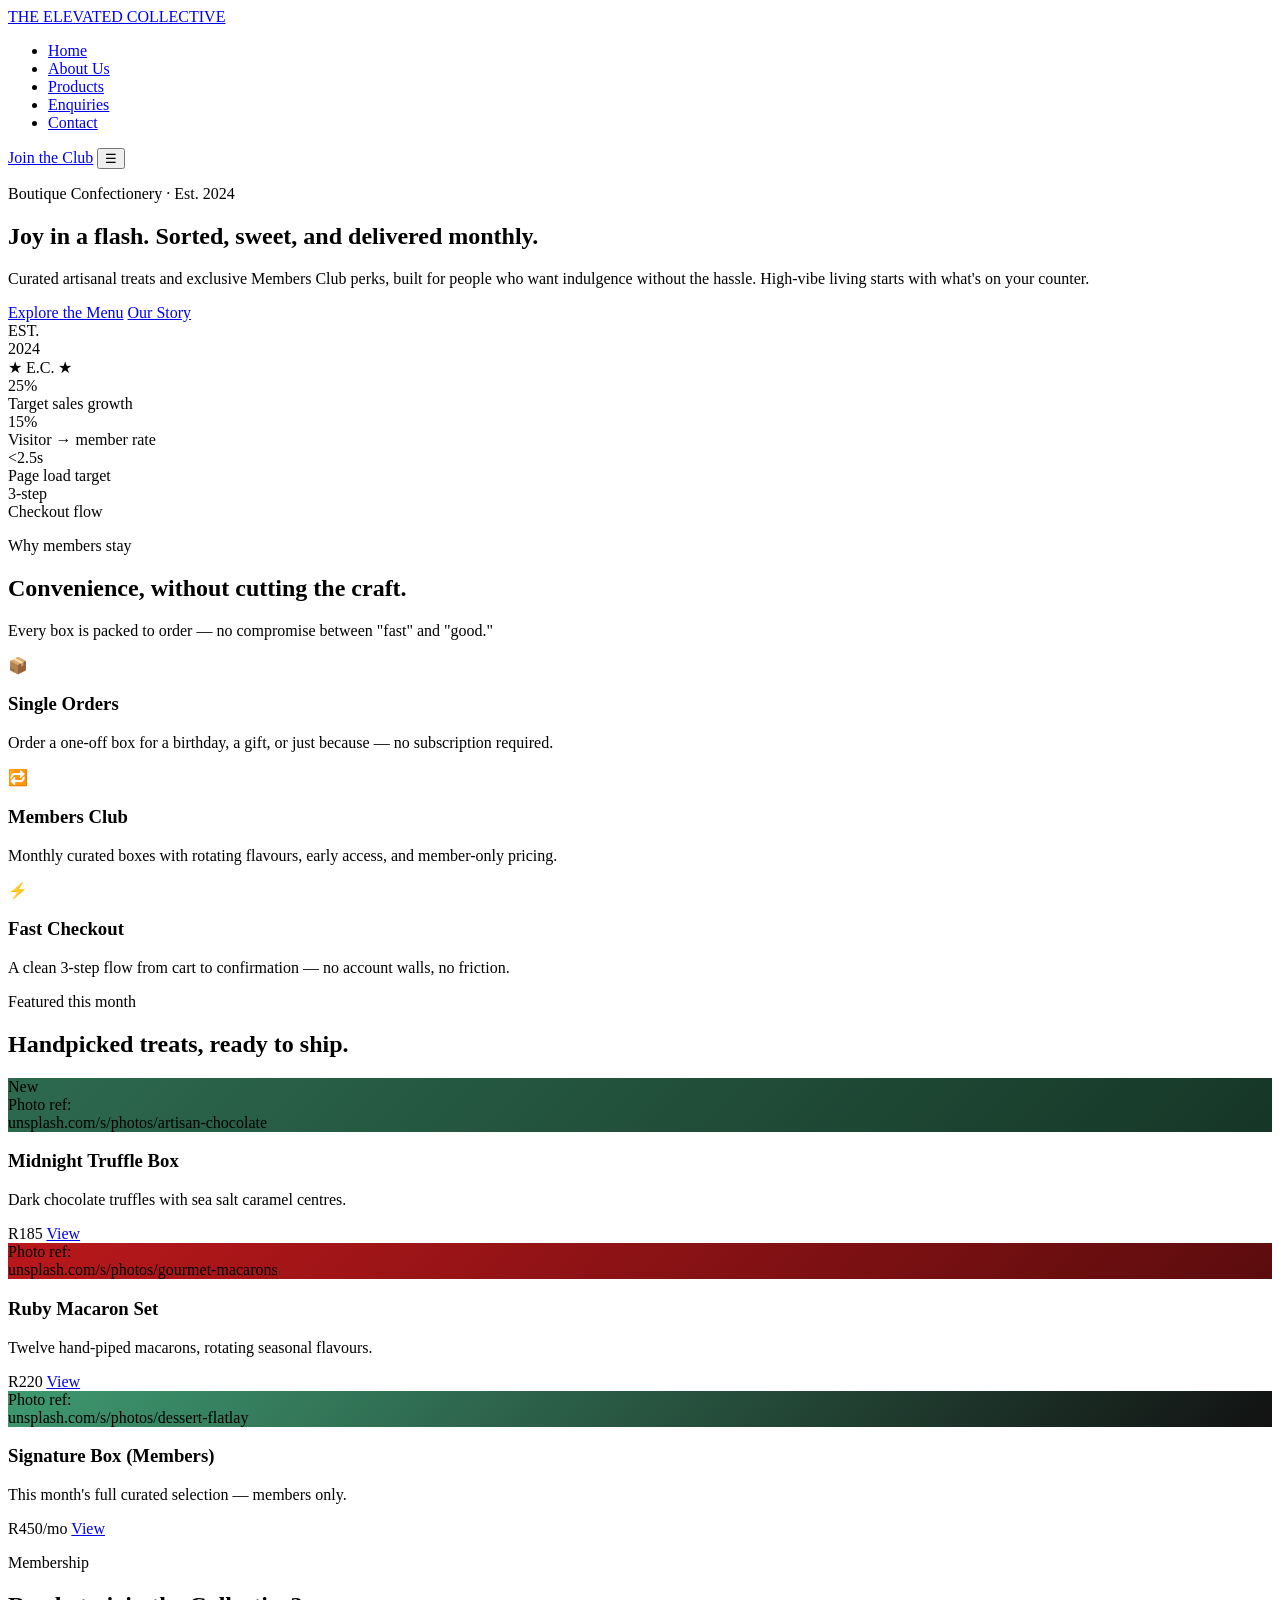
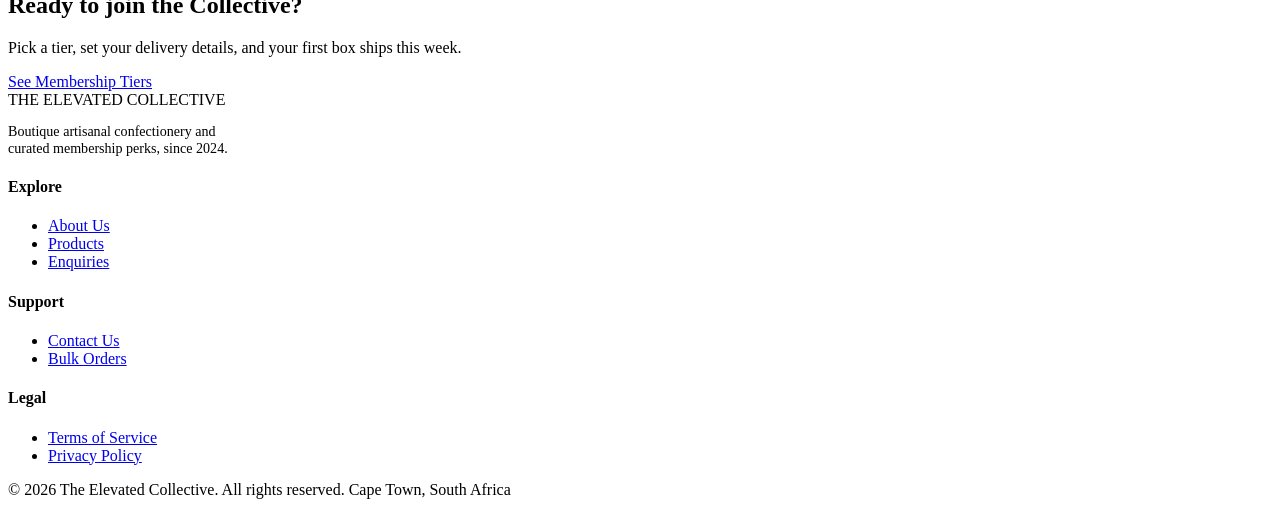
==== Index.html @ 4cb9b901 "html files added" ====
<!DOCTYPE html>
<html lang="en">
<head>
<meta charset="UTF-8">
<meta name="viewport" content="width=device-width, initial-scale=1.0">
<title>The Elevated Collective — Sweet Treats, Delivered Monthly</title>
<meta name="description" content="Artisanal confectionery and curated membership perks, delivered with maximum convenience.">
<link rel="stylesheet" href="css/style.css">
</head>
<body>

<header class="site-header">
  <nav class="nav">
    <a href="index.html" class="logo"><span class="dot"></span>THE ELEVATED COLLECTIVE</a>
    <ul class="nav-links">
      <li><a href="index.html" class="active">Home</a></li>
      <li><a href="about.html">About Us</a></li>
      <li><a href="products.html">Products</a></li>
      <li><a href="enquiry.html">Enquiries</a></li>
      <li><a href="contact.html">Contact</a></li>
    </ul>
    <div class="nav-cta">
      <a href="products.html" class="btn btn-primary">Join the Club</a>
      <button class="nav-toggle" aria-label="Toggle menu" aria-expanded="false">☰</button>
    </div>
  </nav>
</header>

<main>
  <section class="hero">
    <div class="container hero-grid">
      <div>
        <p class="eyebrow">Boutique Confectionery · Est. 2024</p>
        <h1>Joy in a flash. <span class="accent">Sorted, sweet,</span> and delivered monthly.</h1>
        <p class="lead">Curated artisanal treats and exclusive Members Club perks, built for people who want indulgence without the hassle. High-vibe living starts with what's on your counter.</p>
        <div class="hero-actions">
          <a href="products.html" class="btn btn-primary">Explore the Menu</a>
          <a href="about.html" class="btn btn-secondary">Our Story</a>
        </div>
      </div>
      <div class="seal-art" role="img" aria-label="The Elevated Collective wax seal emblem">
        <div class="seal-mark">EST.<br>2024<br>★ E.C. ★</div>
      </div>
    </div>

    <div class="container">
      <div class="stat-strip">
        <div class="stat-cell"><div class="num">25%</div><div class="label">Target sales growth</div></div>
        <div class="stat-cell"><div class="num">15%</div><div class="label">Visitor → member rate</div></div>
        <div class="stat-cell"><div class="num">&lt;2.5s</div><div class="label">Page load target</div></div>
        <div class="stat-cell"><div class="num">3-step</div><div class="label">Checkout flow</div></div>
      </div>
    </div>
  </section>

  <section>
    <div class="container">
      <div class="section-head">
        <p class="eyebrow">Why members stay</p>
        <h2>Convenience, without cutting the craft.</h2>
        <p>Every box is packed to order — no compromise between "fast" and "good."</p>
      </div>
      <div class="grid-3">
        <div class="card">
          <div class="icon-badge">📦</div>
          <h3>Single Orders</h3>
          <p>Order a one-off box for a birthday, a gift, or just because — no subscription required.</p>
        </div>
        <div class="card">
          <div class="icon-badge">🔁</div>
          <h3>Members Club</h3>
          <p>Monthly curated boxes with rotating flavours, early access, and member-only pricing.</p>
        </div>
        <div class="card">
          <div class="icon-badge">⚡</div>
          <h3>Fast Checkout</h3>
          <p>A clean 3-step flow from cart to confirmation — no account walls, no friction.</p>
        </div>
      </div>
    </div>
  </section>

  <section>
    <div class="container">
      <div class="section-head">
        <p class="eyebrow">Featured this month</p>
        <h2>Handpicked treats, ready to ship.</h2>
      </div>
      <div class="product-grid">
        <article class="product-card">
          <div class="product-media" style="background: linear-gradient(135deg, #2D6A4F, #163627);">
            <span class="badge-tag">New</span>
            <div class="placeholder-art">Photo ref:<br>unsplash.com/s/photos/artisan-chocolate</div>
          </div>
          <div class="product-body">
            <h3>Midnight Truffle Box</h3>
            <p class="desc">Dark chocolate truffles with sea salt caramel centres.</p>
            <div class="product-footer">
              <span class="price">R185</span>
              <a href="products.html" class="btn btn-ghost">View</a>
            </div>
          </div>
        </article>
        <article class="product-card">
          <div class="product-media" style="background: linear-gradient(135deg, #BA181B, #5c0c0e);">
            <div class="placeholder-art">Photo ref:<br>unsplash.com/s/photos/gourmet-macarons</div>
          </div>
          <div class="product-body">
            <h3>Ruby Macaron Set</h3>
            <p class="desc">Twelve hand-piped macarons, rotating seasonal flavours.</p>
            <div class="product-footer">
              <span class="price">R220</span>
              <a href="products.html" class="btn btn-ghost">View</a>
            </div>
          </div>
        </article>
        <article class="product-card">
          <div class="product-media" style="background: linear-gradient(135deg, #3E9970, #121212);">
            <div class="placeholder-art">Photo ref:<br>unsplash.com/s/photos/dessert-flatlay</div>
          </div>
          <div class="product-body">
            <h3>Signature Box (Members)</h3>
            <p class="desc">This month's full curated selection — members only.</p>
            <div class="product-footer">
              <span class="price">R450<span class="period">/mo</span></span>
              <a href="products.html" class="btn btn-ghost">View</a>
            </div>
          </div>
        </article>
      </div>
    </div>
  </section>

  <section>
    <div class="container">
      <div class="cta-band">
        <p class="eyebrow" style="justify-content:center;">Membership</p>
        <h2>Ready to join the Collective?</h2>
        <p>Pick a tier, set your delivery details, and your first box ships this week.</p>
        <a href="products.html" class="btn btn-primary">See Membership Tiers</a>
      </div>
    </div>
  </section>
</main>

<footer class="site-footer">
  <div class="container">
    <div class="footer-grid">
      <div>
        <div class="logo" style="margin-bottom:14px;"><span class="dot"></span>THE ELEVATED COLLECTIVE</div>
        <p style="max-width:32ch; font-size:0.88rem;">Boutique artisanal confectionery and curated membership perks, since 2024.</p>
      </div>
      <div>
        <h4>Explore</h4>
        <ul>
          <li><a href="about.html">About Us</a></li>
          <li><a href="products.html">Products</a></li>
          <li><a href="enquiry.html">Enquiries</a></li>
        </ul>
      </div>
      <div>
        <h4>Support</h4>
        <ul>
          <li><a href="contact.html">Contact Us</a></li>
          <li><a href="enquiry.html">Bulk Orders</a></li>
        </ul>
      </div>
      <div>
        <h4>Legal</h4>
        <ul>
          <li><a href="#">Terms of Service</a></li>
          <li><a href="#">Privacy Policy</a></li>
        </ul>
      </div>
    </div>
    <div class="footer-bottom">
      <span>© 2026 The Elevated Collective. All rights reserved.</span>
      <span>Cape Town, South Africa</span>
    </div>
  </div>
</footer>

<script src="js/main.js"></script>
</body>
</html>
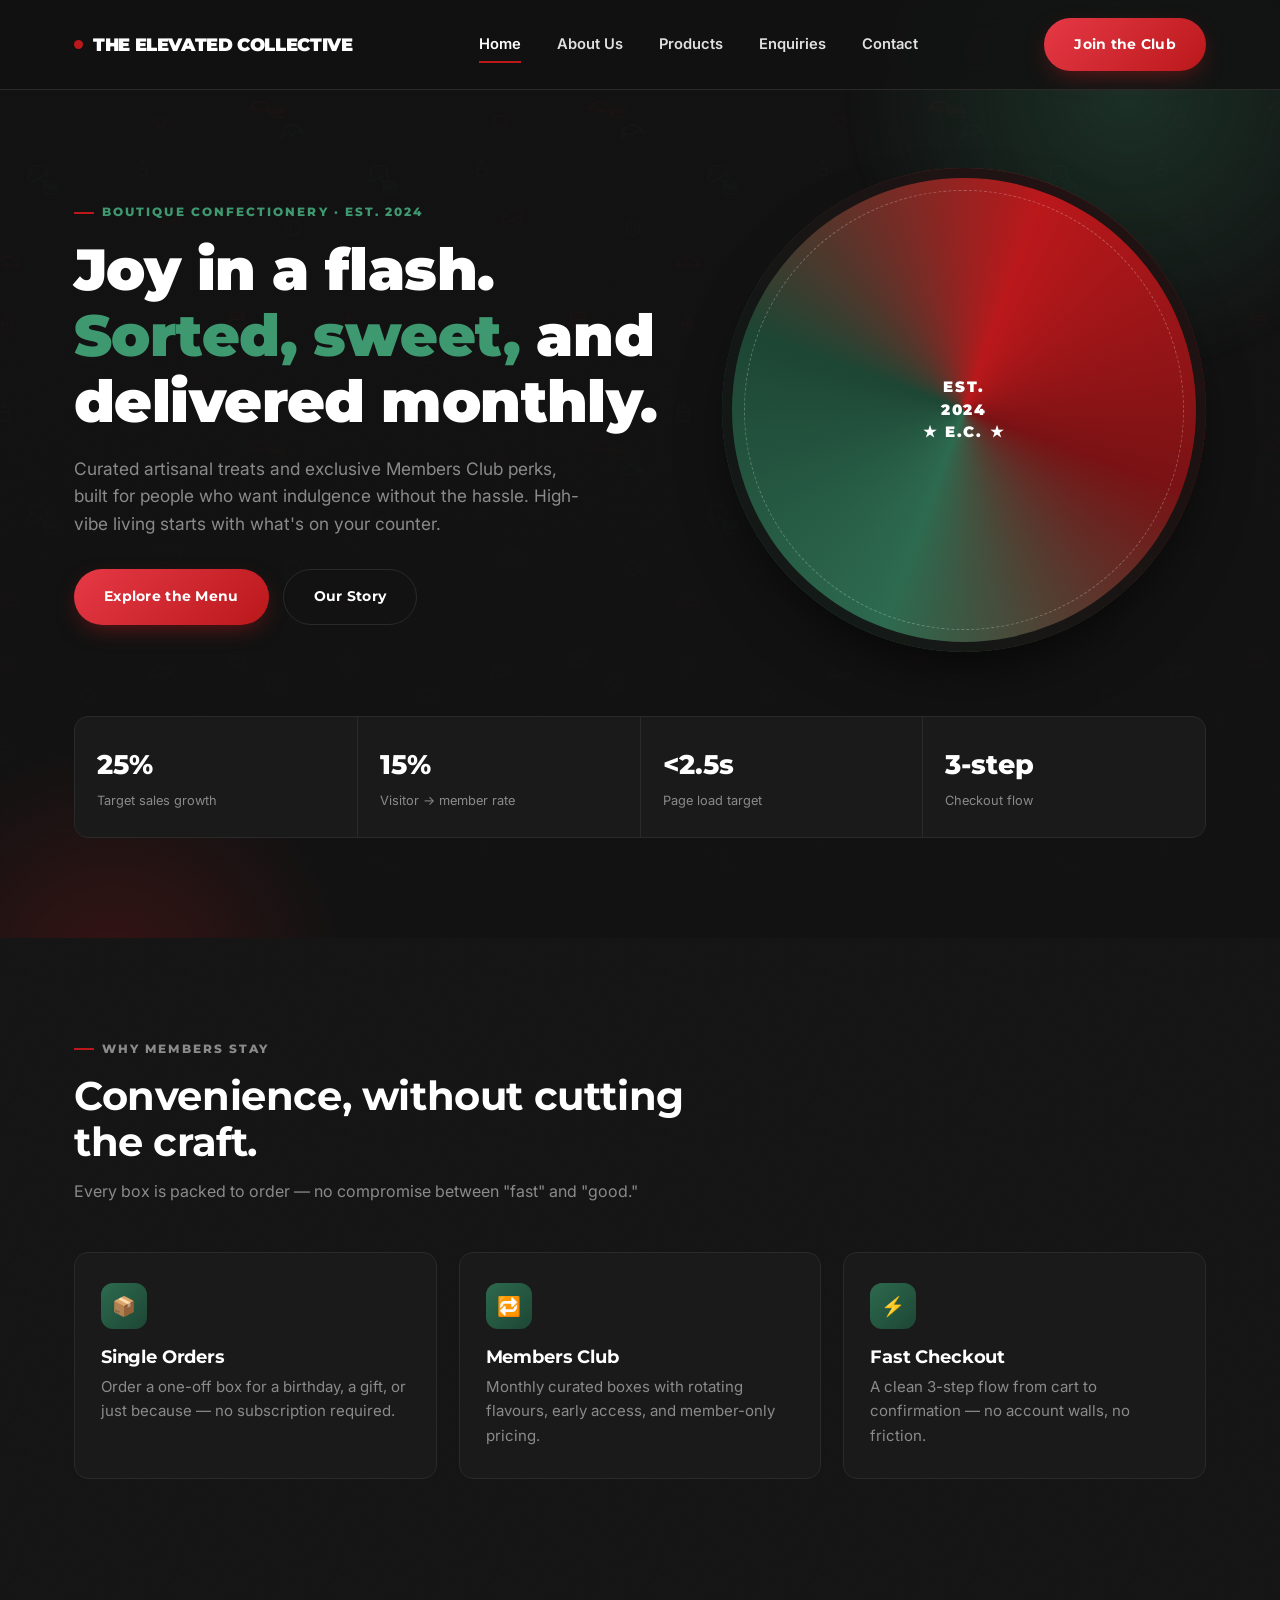
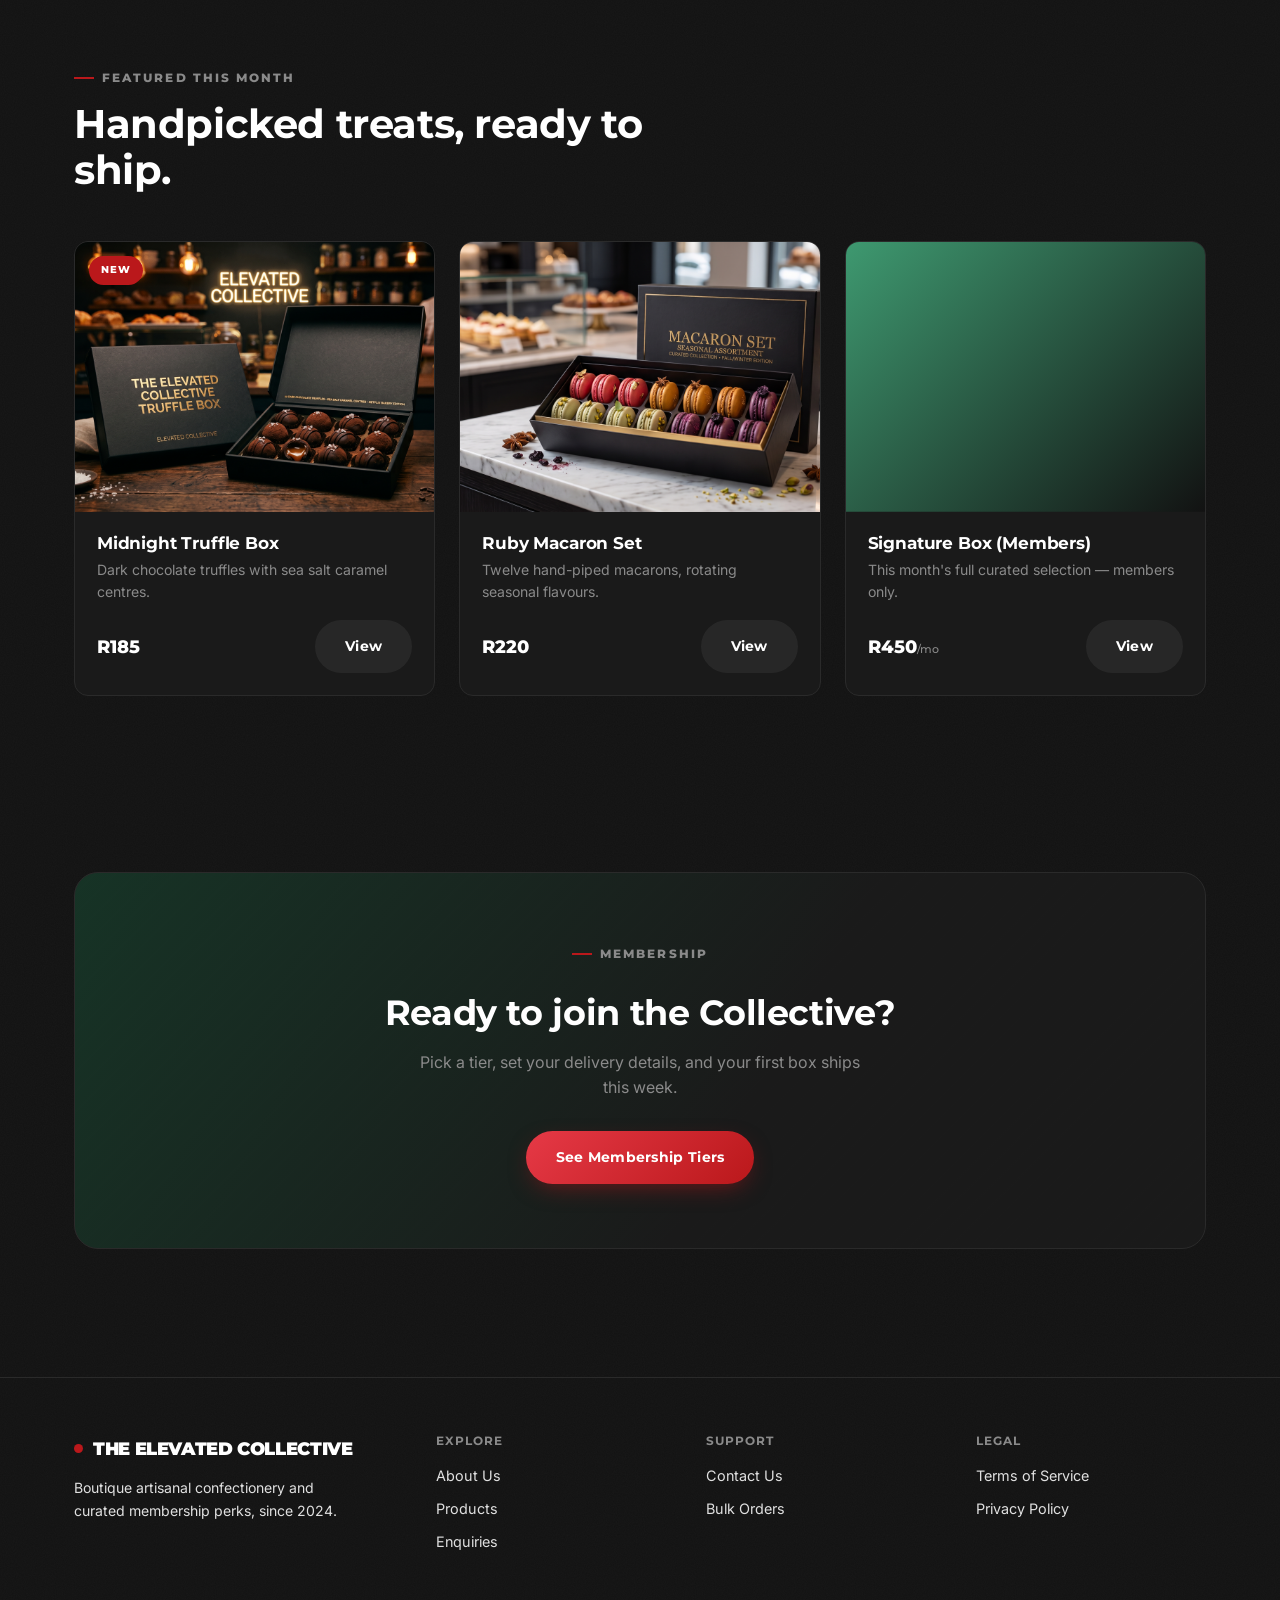
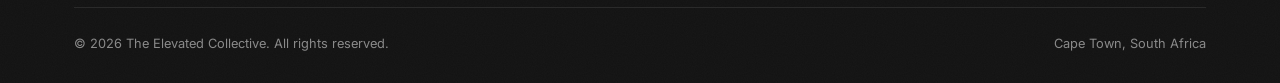
==== commit 177f4a3f: "Latest changes to website" ====
--- a/Index.html
+++ b/Index.html
@@ -1,185 +1,192 @@
-<!DOCTYPE html>
-<html lang="en">
-<head>
-<meta charset="UTF-8">
-<meta name="viewport" content="width=device-width, initial-scale=1.0">
-<title>The Elevated Collective — Sweet Treats, Delivered Monthly</title>
-<meta name="description" content="Artisanal confectionery and curated membership perks, delivered with maximum convenience.">
-<link rel="stylesheet" href="css/style.css">
-</head>
-<body>
-
-<header class="site-header">
-  <nav class="nav">
-    <a href="index.html" class="logo"><span class="dot"></span>THE ELEVATED COLLECTIVE</a>
-    <ul class="nav-links">
-      <li><a href="index.html" class="active">Home</a></li>
-      <li><a href="about.html">About Us</a></li>
-      <li><a href="products.html">Products</a></li>
-      <li><a href="enquiry.html">Enquiries</a></li>
-      <li><a href="contact.html">Contact</a></li>
-    </ul>
-    <div class="nav-cta">
-      <a href="products.html" class="btn btn-primary">Join the Club</a>
-      <button class="nav-toggle" aria-label="Toggle menu" aria-expanded="false">☰</button>
-    </div>
-  </nav>
-</header>
-
-<main>
-  <section class="hero">
-    <div class="container hero-grid">
-      <div>
-        <p class="eyebrow">Boutique Confectionery · Est. 2024</p>
-        <h1>Joy in a flash. <span class="accent">Sorted, sweet,</span> and delivered monthly.</h1>
-        <p class="lead">Curated artisanal treats and exclusive Members Club perks, built for people who want indulgence without the hassle. High-vibe living starts with what's on your counter.</p>
-        <div class="hero-actions">
-          <a href="products.html" class="btn btn-primary">Explore the Menu</a>
-          <a href="about.html" class="btn btn-secondary">Our Story</a>
-        </div>
-      </div>
-      <div class="seal-art" role="img" aria-label="The Elevated Collective wax seal emblem">
-        <div class="seal-mark">EST.<br>2024<br>★ E.C. ★</div>
-      </div>
-    </div>
-
-    <div class="container">
-      <div class="stat-strip">
-        <div class="stat-cell"><div class="num">25%</div><div class="label">Target sales growth</div></div>
-        <div class="stat-cell"><div class="num">15%</div><div class="label">Visitor → member rate</div></div>
-        <div class="stat-cell"><div class="num">&lt;2.5s</div><div class="label">Page load target</div></div>
-        <div class="stat-cell"><div class="num">3-step</div><div class="label">Checkout flow</div></div>
-      </div>
-    </div>
-  </section>
-
-  <section>
-    <div class="container">
-      <div class="section-head">
-        <p class="eyebrow">Why members stay</p>
-        <h2>Convenience, without cutting the craft.</h2>
-        <p>Every box is packed to order — no compromise between "fast" and "good."</p>
-      </div>
-      <div class="grid-3">
-        <div class="card">
-          <div class="icon-badge">📦</div>
-          <h3>Single Orders</h3>
-          <p>Order a one-off box for a birthday, a gift, or just because — no subscription required.</p>
-        </div>
-        <div class="card">
-          <div class="icon-badge">🔁</div>
-          <h3>Members Club</h3>
-          <p>Monthly curated boxes with rotating flavours, early access, and member-only pricing.</p>
-        </div>
-        <div class="card">
-          <div class="icon-badge">⚡</div>
-          <h3>Fast Checkout</h3>
-          <p>A clean 3-step flow from cart to confirmation — no account walls, no friction.</p>
-        </div>
-      </div>
-    </div>
-  </section>
-
-  <section>
-    <div class="container">
-      <div class="section-head">
-        <p class="eyebrow">Featured this month</p>
-        <h2>Handpicked treats, ready to ship.</h2>
-      </div>
-      <div class="product-grid">
-        <article class="product-card">
-          <div class="product-media" style="background: linear-gradient(135deg, #2D6A4F, #163627);">
-            <span class="badge-tag">New</span>
-            <div class="placeholder-art">Photo ref:<br>unsplash.com/s/photos/artisan-chocolate</div>
-          </div>
-          <div class="product-body">
-            <h3>Midnight Truffle Box</h3>
-            <p class="desc">Dark chocolate truffles with sea salt caramel centres.</p>
-            <div class="product-footer">
-              <span class="price">R185</span>
-              <a href="products.html" class="btn btn-ghost">View</a>
-            </div>
-          </div>
-        </article>
-        <article class="product-card">
-          <div class="product-media" style="background: linear-gradient(135deg, #BA181B, #5c0c0e);">
-            <div class="placeholder-art">Photo ref:<br>unsplash.com/s/photos/gourmet-macarons</div>
-          </div>
-          <div class="product-body">
-            <h3>Ruby Macaron Set</h3>
-            <p class="desc">Twelve hand-piped macarons, rotating seasonal flavours.</p>
-            <div class="product-footer">
-              <span class="price">R220</span>
-              <a href="products.html" class="btn btn-ghost">View</a>
-            </div>
-          </div>
-        </article>
-        <article class="product-card">
-          <div class="product-media" style="background: linear-gradient(135deg, #3E9970, #121212);">
-            <div class="placeholder-art">Photo ref:<br>unsplash.com/s/photos/dessert-flatlay</div>
-          </div>
-          <div class="product-body">
-            <h3>Signature Box (Members)</h3>
-            <p class="desc">This month's full curated selection — members only.</p>
-            <div class="product-footer">
-              <span class="price">R450<span class="period">/mo</span></span>
-              <a href="products.html" class="btn btn-ghost">View</a>
-            </div>
-          </div>
-        </article>
-      </div>
-    </div>
-  </section>
-
-  <section>
-    <div class="container">
-      <div class="cta-band">
-        <p class="eyebrow" style="justify-content:center;">Membership</p>
-        <h2>Ready to join the Collective?</h2>
-        <p>Pick a tier, set your delivery details, and your first box ships this week.</p>
-        <a href="products.html" class="btn btn-primary">See Membership Tiers</a>
-      </div>
-    </div>
-  </section>
-</main>
-
-<footer class="site-footer">
-  <div class="container">
-    <div class="footer-grid">
-      <div>
-        <div class="logo" style="margin-bottom:14px;"><span class="dot"></span>THE ELEVATED COLLECTIVE</div>
-        <p style="max-width:32ch; font-size:0.88rem;">Boutique artisanal confectionery and curated membership perks, since 2024.</p>
-      </div>
-      <div>
-        <h4>Explore</h4>
-        <ul>
-          <li><a href="about.html">About Us</a></li>
-          <li><a href="products.html">Products</a></li>
-          <li><a href="enquiry.html">Enquiries</a></li>
-        </ul>
-      </div>
-      <div>
-        <h4>Support</h4>
-        <ul>
-          <li><a href="contact.html">Contact Us</a></li>
-          <li><a href="enquiry.html">Bulk Orders</a></li>
-        </ul>
-      </div>
-      <div>
-        <h4>Legal</h4>
-        <ul>
-          <li><a href="#">Terms of Service</a></li>
-          <li><a href="#">Privacy Policy</a></li>
-        </ul>
-      </div>
-    </div>
-    <div class="footer-bottom">
-      <span>© 2026 The Elevated Collective. All rights reserved.</span>
-      <span>Cape Town, South Africa</span>
-    </div>
-  </div>
-</footer>
-
-<script src="js/main.js"></script>
-</body>
+<!DOCTYPE html>
+<html lang="en">
+<head>
+<meta charset="UTF-8">
+
+<!--Google Fonts for Montserrat & Inter -->
+<link rel="preconnect" href="https://fonts.googleapis.com">
+<link rel="preconnect" href="https://fonts.gstatic.com" crossorigin>
+<link href="https://fonts.googleapis.com/css2?family=Inter:wght@300;400;500;600;700&family=Montserrat:ital,wght@0,400;0,500;0,600;0,700;1,400;1,500;1,600;1,700&display=swap" rel="stylesheet">
+<meta name="viewport" content="width=device-width, initial-scale=1.0">
+<title>Enquiries — The Elevated Collective</title>
+<link rel="stylesheet" href="css/style.css">
+<meta name="viewport" content="width=device-width, initial-scale=1.0">
+<title>The Elevated Collective — Sweet Treats, Delivered Monthly</title>
+<meta name="description" content="Artisanal confectionery and curated membership perks, delivered with maximum convenience.">
+<link rel="stylesheet" href="css/style.css">
+</head>
+<body>
+
+<header class="site-header">
+  <nav class="nav">
+    <a href="index.html" class="logo"><span class="dot"></span>THE ELEVATED COLLECTIVE</a>
+    <ul class="nav-links">
+      <li><a href="index.html" class="active">Home</a></li>
+      <li><a href="about.html">About Us</a></li>
+      <li><a href="products.html">Products</a></li>
+      <li><a href="enquiry.html">Enquiries</a></li>
+      <li><a href="contact.html">Contact</a></li>
+    </ul>
+    <div class="nav-cta">
+      <a href="products.html" class="btn btn-primary">Join the Club</a>
+      <button class="nav-toggle" aria-label="Toggle menu" aria-expanded="false">☰</button>
+    </div>
+  </nav>
+</header>
+
+<main>
+  <section class="hero">
+    <div class="container hero-grid">
+      <div>
+        <p class="eyebrow">Boutique Confectionery · Est. 2024</p>
+        <h1>Joy in a flash. <span class="accent">Sorted, sweet,</span> and delivered monthly.</h1>
+        <p class="lead">Curated artisanal treats and exclusive Members Club perks, built for people who want indulgence without the hassle. High-vibe living starts with what's on your counter.</p>
+        <div class="hero-actions">
+          <a href="products.html" class="btn btn-primary">Explore the Menu</a>
+          <a href="about.html" class="btn btn-secondary">Our Story</a>
+        </div>
+      </div>
+      <div class="seal-art" role="img" aria-label="The Elevated Collective wax seal emblem">
+        <div class="seal-mark">EST.<br>2024<br>★ E.C. ★</div>
+      </div>
+    </div>
+
+    <div class="container">
+      <div class="stat-strip">
+        <div class="stat-cell"><div class="num">25%</div><div class="label">Target sales growth</div></div>
+        <div class="stat-cell"><div class="num">15%</div><div class="label">Visitor → member rate</div></div>
+        <div class="stat-cell"><div class="num">&lt;2.5s</div><div class="label">Page load target</div></div>
+        <div class="stat-cell"><div class="num">3-step</div><div class="label">Checkout flow</div></div>
+      </div>
+    </div>
+  </section>
+
+  <section>
+    <div class="container">
+      <div class="section-head">
+        <p class="eyebrow">Why members stay</p>
+        <h2>Convenience, without cutting the craft.</h2>
+        <p>Every box is packed to order — no compromise between "fast" and "good."</p>
+      </div>
+      <div class="grid-3">
+        <div class="card">
+          <div class="icon-badge">📦</div>
+          <h3>Single Orders</h3>
+          <p>Order a one-off box for a birthday, a gift, or just because — no subscription required.</p>
+        </div>
+        <div class="card">
+          <div class="icon-badge">🔁</div>
+          <h3>Members Club</h3>
+          <p>Monthly curated boxes with rotating flavours, early access, and member-only pricing.</p>
+        </div>
+        <div class="card">
+          <div class="icon-badge">⚡</div>
+          <h3>Fast Checkout</h3>
+          <p>A clean 3-step flow from cart to confirmation — no account walls, no friction.</p>
+        </div>
+      </div>
+    </div>
+  </section>
+
+  <section>
+    <div class="container">
+      <div class="section-head">
+        <p class="eyebrow">Featured this month</p>
+        <h2>Handpicked treats, ready to ship.</h2>
+      </div>
+      <div class="product-grid">
+        <article class="product-card">
+          <div class="product-media">
+            <span class="badge-tag">New</span>
+            <img src="images/images/products/midnight.truffle.jpg" alt="Midnight Truffle Box">
+          </div>
+          <div class="product-body">
+            <h3>Midnight Truffle Box</h3>
+            <p class="desc">Dark chocolate truffles with sea salt caramel centres.</p>
+            <div class="product-footer">
+              <span class="price">R185</span>
+              <a href="products.html" class="btn btn-ghost">View</a>
+            </div>
+          </div>
+        </article>
+        <article class="product-card">
+          <div class="product-media">
+            <img src="images/images/products/macaron.seasonalset.jpg" alt="Ruby Macaron Set">
+          </div>
+          <div class="product-body">
+            <h3>Ruby Macaron Set</h3>
+            <p class="desc">Twelve hand-piped macarons, rotating seasonal flavours.</p>
+            <div class="product-footer">
+              <span class="price">R220</span>
+              <a href="products.html" class="btn btn-ghost">View</a>
+            </div>
+          </div>
+        </article>
+        <article class="product-card">
+          <div class="product-media" style="background-image: linear-gradient(135deg, #3E9970, #121212), url('https://images.unsplash.com/photo-1551024601-bec78aea704b?auto=format&fit=crop&w=900&q=80'); background-size: cover; background-position: center;">
+          </div>
+          <div class="product-body">
+            <h3>Signature Box (Members)</h3>
+            <p class="desc">This month's full curated selection — members only.</p>
+            <div class="product-footer">
+              <span class="price">R450<span class="period">/mo</span></span>
+              <a href="products.html" class="btn btn-ghost">View</a>
+            </div>
+          </div>
+        </article>
+      </div>
+    </div>
+  </section>
+
+  <section>
+    <div class="container">
+      <div class="cta-band">
+        <p class="eyebrow" style="justify-content:center;">Membership</p>
+        <h2>Ready to join the Collective?</h2>
+        <p>Pick a tier, set your delivery details, and your first box ships this week.</p>
+        <a href="products.html" class="btn btn-primary">See Membership Tiers</a>
+      </div>
+    </div>
+  </section>
+</main>
+
+<footer class="site-footer">
+  <div class="container">
+    <div class="footer-grid">
+      <div>
+        <div class="logo" style="margin-bottom:14px;"><span class="dot"></span>THE ELEVATED COLLECTIVE</div>
+        <p style="max-width:32ch; font-size:0.88rem;">Boutique artisanal confectionery and curated membership perks, since 2024.</p>
+      </div>
+      <div>
+        <h4>Explore</h4>
+        <ul>
+          <li><a href="about.html">About Us</a></li>
+          <li><a href="products.html">Products</a></li>
+          <li><a href="enquiry.html">Enquiries</a></li>
+        </ul>
+      </div>
+      <div>
+        <h4>Support</h4>
+        <ul>
+          <li><a href="contact.html">Contact Us</a></li>
+          <li><a href="enquiry.html">Bulk Orders</a></li>
+        </ul>
+      </div>
+      <div>
+        <h4>Legal</h4>
+        <ul>
+          <li><a href="#">Terms of Service</a></li>
+          <li><a href="#">Privacy Policy</a></li>
+        </ul>
+      </div>
+    </div>
+    <div class="footer-bottom">
+      <span>© 2026 The Elevated Collective. All rights reserved.</span>
+      <span>Cape Town, South Africa</span>
+    </div>
+  </div>
+</footer>
+
+<script src="js/main.js"></script>
+</body>
 </html>
--- a/css/style.css
+++ b/css/style.css
@@ -0,0 +1,509 @@
+/* ============================================
+   THE ELEVATED COLLECTIVE — Design Tokens
+   Primary: Leaf/Forest Green #2D6A4F
+   Secondary: Ruby Red #BA181B
+   Background: Dark Charcoal #121212
+   Text: White #FFFFFF / Light Gray #E0E0E0
+   Headings: Montserrat / Body: Inter
+   ============================================ */
+
+@import url('https://fonts.googleapis.com/css2?family=Montserrat:wght@700;800;900&family=Inter:wght@400;500;600&display=swap');
+
+:root {
+  --green: #2D6A4F;
+  --green-light: #3E9970;
+  --red: #BA181B;
+  --red-light: #E63946;
+  --bg: #121212;
+  --bg-card: #1A1A1A;
+  --bg-card-hover: #202020;
+  --border: #2A2A2A;
+  --white: #FFFFFF;
+  --gray: #E0E0E0;
+  --gray-dim: #8A8A8A;
+
+  --font-head: 'Montserrat', sans-serif;
+  --font-body: 'Inter', sans-serif;
+
+  --radius: 14px;
+  --max-width: 1180px;
+}
+
+* { box-sizing: border-box; margin: 0; padding: 0; }
+
+html { scroll-behavior: smooth; }
+
+body {
+  background-color: var(--bg);
+  background-image:
+    url("data:image/svg+xml,%3Csvg xmlns='http://www.w3.org/2000/svg' width='160' height='160' viewBox='0 0 160 160'%3E%3Cfilter id='n'%3E%3CfeTurbulence type='fractalNoise' baseFrequency='0.9' numOctaves='2' stitchTiles='stitch'/%3E%3CfeColorMatrix type='matrix' values='0 0 0 0 1  0 0 0 0 1  0 0 0 0 1  0 0 0 0.025 0'/%3E%3C/filter%3E%3Crect width='100%25' height='100%25' filter='url(%23n)'/%3E%3C/svg%3E");
+  background-repeat: repeat;
+  color: var(--gray);
+  font-family: var(--font-body);
+  line-height: 1.6;
+  -webkit-font-smoothing: antialiased;
+}
+
+img { max-width: 100%; display: block; }
+
+a { color: inherit; text-decoration: none; }
+
+h1, h2, h3, h4 {
+  font-family: var(--font-head);
+  color: var(--white);
+  line-height: 1.15;
+  letter-spacing: -0.01em;
+}
+
+.container {
+  max-width: var(--max-width);
+  margin: 0 auto;
+  padding: 0 24px;
+}
+
+.eyebrow {
+  display: inline-flex;
+  align-items: center;
+  gap: 8px;
+  font-family: var(--font-head);
+  font-size: 0.72rem;
+  font-weight: 800;
+  letter-spacing: 0.18em;
+  text-transform: uppercase;
+  color: var(--green-light);
+  margin-bottom: 14px;
+}
+.eyebrow::before {
+  content: '';
+  width: 20px;
+  height: 2px;
+  background: var(--red);
+  display: inline-block;
+}
+
+/* ---------- Buttons ---------- */
+.btn {
+  display: inline-flex;
+  align-items: center;
+  justify-content: center;
+  gap: 8px;
+  font-family: var(--font-head);
+  font-weight: 700;
+  font-size: 0.9rem;
+  letter-spacing: 0.02em;
+  padding: 15px 30px;
+  border-radius: 999px;
+  border: none;
+  cursor: pointer;
+  transition: transform 0.2s ease, box-shadow 0.2s ease, background 0.2s ease;
+  text-align: center;
+}
+.btn-primary {
+  background: linear-gradient(135deg, var(--red-light), var(--red));
+  color: var(--white);
+  box-shadow: 0 8px 24px -8px rgba(186, 24, 27, 0.6);
+}
+.btn-primary:hover { transform: translateY(-2px); box-shadow: 0 12px 28px -8px rgba(186, 24, 27, 0.75); }
+.btn-secondary {
+  background: transparent;
+  color: var(--white);
+  border: 1.5px solid var(--border);
+}
+.btn-secondary:hover { border-color: var(--green-light); color: var(--green-light); }
+.btn-ghost {
+  background: rgba(255,255,255,0.06);
+  color: var(--white);
+}
+.btn-ghost:hover { background: rgba(255,255,255,0.12); }
+.btn:focus-visible { outline: 2px solid var(--green-light); outline-offset: 3px; }
+.btn-block { width: 100%; }
+
+/* ---------- Navigation ---------- */
+.site-header {
+  position: fixed;
+  top: 0; left: 0; right: 0;
+  z-index: 100;
+  background: rgba(18, 18, 18, 0.82);
+  backdrop-filter: blur(14px);
+  border-bottom: 1px solid var(--border);
+}
+.nav {
+  display: flex;
+  align-items: center;
+  justify-content: space-between;
+  padding: 18px 24px;
+  max-width: var(--max-width);
+  margin: 0 auto;
+}
+.logo {
+  font-family: var(--font-head);
+  font-weight: 900;
+  font-size: 1.15rem;
+  color: var(--white);
+  display: flex;
+  align-items: center;
+  gap: 10px;
+  letter-spacing: -0.02em;
+}
+.logo .dot { width: 9px; height: 9px; border-radius: 50%; background: var(--red); display: inline-block; }
+.nav-links {
+  display: flex;
+  gap: 36px;
+  list-style: none;
+  font-weight: 600;
+  font-size: 0.92rem;
+}
+.nav-links a {
+  color: var(--gray);
+  position: relative;
+  padding: 4px 0;
+  transition: color 0.2s ease;
+}
+.nav-links a:hover, .nav-links a.active { color: var(--white); }
+.nav-links a.active::after {
+  content: '';
+  position: absolute;
+  left: 0; bottom: -6px;
+  width: 100%; height: 2px;
+  background: var(--red);
+}
+.nav-cta { display: flex; align-items: center; gap: 14px; }
+.nav-toggle { display: none; background: none; border: none; color: var(--white); font-size: 1.5rem; cursor: pointer; }
+
+@media (max-width: 860px) {
+  .nav-links { position: fixed; top: 68px; left: 0; right: 0; background: var(--bg); flex-direction: column; gap: 0; border-bottom: 1px solid var(--border); transform: translateY(-140%); transition: transform 0.3s ease; padding: 8px 24px 20px; }
+  .nav-links.open { transform: translateY(0); }
+  .nav-links li { border-top: 1px solid var(--border); }
+  .nav-links a { display: block; padding: 16px 0; }
+  .nav-toggle { display: block; }
+}
+
+/* ---------- Hero ---------- */
+.hero {
+  padding: 168px 0 100px;
+  position: relative;
+  overflow: hidden;
+  /* High-vibe lifestyle imagery layer — original pastry-motif pattern.
+     Swap for a real photo shoot at final asset handoff if desired. */
+  background-image:
+    linear-gradient(180deg, rgba(18,18,18,0.90) 0%, rgba(18,18,18,0.95) 55%, var(--bg) 100%),
+    url("../images/pastry-pattern.svg");
+  background-size: cover, 340px 340px;
+  background-position: center, center;
+  background-repeat: no-repeat, repeat;
+}
+.hero::before {
+  content: '';
+  position: absolute;
+  top: -20%; right: -10%;
+  width: 560px; height: 560px;
+  background: radial-gradient(circle, rgba(45,106,79,0.35), transparent 70%);
+  filter: blur(10px);
+  z-index: 0;
+}
+.hero::after {
+  content: '';
+  position: absolute;
+  bottom: -30%; left: -10%;
+  width: 480px; height: 480px;
+  background: radial-gradient(circle, rgba(186,24,27,0.22), transparent 70%);
+  z-index: 0;
+}
+.hero .container { position: relative; z-index: 1; }
+
+.wordmark-art {
+  display: block;
+  max-width: 640px;
+  margin: 48px auto 8px;
+  opacity: 0.95;
+  filter: drop-shadow(0 10px 24px rgba(0,0,0,0.5));
+}
+@media (max-width: 700px) { .wordmark-art { max-width: 90%; margin: 32px auto 4px; } }
+.hero-grid { display: grid; grid-template-columns: 1.1fr 0.9fr; gap: 56px; align-items: center; }
+@media (max-width: 900px) { .hero-grid { grid-template-columns: 1fr; } }
+
+.hero h1 { font-size: clamp(2.4rem, 5vw, 3.6rem); font-weight: 900; margin-bottom: 20px; }
+.hero h1 .accent { color: var(--green-light); }
+.hero p.lead { font-size: 1.08rem; color: var(--gray-dim); max-width: 46ch; margin-bottom: 32px; }
+.hero-actions { display: flex; gap: 14px; flex-wrap: wrap; }
+
+/* signature element: "seal" card art used on hero + cards */
+.seal-art {
+  position: relative;
+  aspect-ratio: 1;
+  border-radius: 50%;
+  background-image:
+    conic-gradient(from 200deg, var(--green), #1d4634, var(--red), #7a1214, var(--green)),
+    url("data:image/svg+xml,%3Csvg xmlns='http://www.w3.org/2000/svg' width='100' height='100'%3E%3Cfilter id='e'%3E%3CfeTurbulence type='fractalNoise' baseFrequency='0.8' numOctaves='2'/%3E%3CfeColorMatrix type='matrix' values='0 0 0 0 0 0 0 0 0 0 0 0 0 0 0 0 0 0 0.12 0'/%3E%3C/filter%3E%3Crect width='100%25' height='100%25' filter='url(%23e)'/%3E%3C/svg%3E");
+  background-blend-mode: normal, overlay;
+  display: flex;
+  align-items: center;
+  justify-content: center;
+  box-shadow: 0 30px 60px -20px rgba(0,0,0,0.7), inset 0 0 0 10px rgba(18,18,18,0.9);
+}
+.seal-art::before {
+  content: '';
+  position: absolute;
+  inset: 22px;
+  border-radius: 50%;
+  border: 1.5px dashed rgba(255,255,255,0.25);
+}
+.seal-art .seal-mark {
+  font-family: var(--font-head);
+  font-weight: 900;
+  font-size: 0.95rem;
+  letter-spacing: 0.12em;
+  color: var(--white);
+  text-align: center;
+  text-transform: uppercase;
+  line-height: 1.5;
+}
+
+/* ---------- Stats / KPI strip ---------- */
+.stat-strip {
+  display: grid;
+  grid-template-columns: repeat(4, 1fr);
+  gap: 1px;
+  background: var(--border);
+  border: 1px solid var(--border);
+  border-radius: var(--radius);
+  overflow: hidden;
+  margin-top: 64px;
+}
+.stat-cell { background: var(--bg-card); padding: 26px 22px; }
+.stat-cell .num { font-family: var(--font-head); font-weight: 800; font-size: 1.7rem; color: var(--white); }
+.stat-cell .label { font-size: 0.8rem; color: var(--gray-dim); margin-top: 4px; }
+@media (max-width: 760px) { .stat-strip { grid-template-columns: repeat(2, 1fr); } }
+
+/* ---------- Sections ---------- */
+section { padding: 88px 0; }
+.section-head { max-width: 620px; margin-bottom: 48px; }
+.section-head h2 { font-size: clamp(1.8rem, 3.4vw, 2.5rem); }
+.section-head p { color: var(--gray-dim); margin-top: 14px; }
+
+/* ---------- Feature / value cards ---------- */
+.grid-3 { display: grid; grid-template-columns: repeat(3, 1fr); gap: 22px; }
+@media (max-width: 860px) { .grid-3 { grid-template-columns: 1fr; } }
+.card {
+  background: var(--bg-card);
+  border: 1px solid var(--border);
+  border-radius: var(--radius);
+  padding: 30px 26px;
+  transition: border-color 0.25s ease, transform 0.25s ease, background 0.25s ease;
+}
+.card:hover { border-color: var(--green-light); transform: translateY(-4px); background: var(--bg-card-hover); }
+.card .icon-badge {
+  width: 46px; height: 46px; border-radius: 12px;
+  background: linear-gradient(135deg, var(--green), #1d4634);
+  display: flex; align-items: center; justify-content: center;
+  margin-bottom: 18px; font-size: 1.2rem;
+}
+.card h3 { font-size: 1.1rem; margin-bottom: 8px; }
+.card p { color: var(--gray-dim); font-size: 0.94rem; }
+
+/* ---------- Product grid ---------- */
+.product-tabs { display: flex; gap: 10px; margin-bottom: 36px; flex-wrap: wrap; }
+.tab-btn {
+  font-family: var(--font-head); font-weight: 700; font-size: 0.85rem;
+  padding: 10px 20px; border-radius: 999px; border: 1px solid var(--border);
+  background: transparent; color: var(--gray-dim); cursor: pointer; transition: all 0.2s ease;
+}
+.tab-btn.active, .tab-btn:hover { background: var(--green); color: var(--white); border-color: var(--green); }
+
+.product-grid { display: grid; grid-template-columns: repeat(3, 1fr); gap: 24px; }
+@media (max-width: 940px) { .product-grid { grid-template-columns: repeat(2, 1fr); } }
+@media (max-width: 620px) { .product-grid { grid-template-columns: 1fr; } }
+
+.product-card {
+  background: var(--bg-card);
+  border: 1px solid var(--border);
+  border-radius: var(--radius);
+  overflow: hidden;
+  display: flex; flex-direction: column;
+  transition: transform 0.25s ease, border-color 0.25s ease;
+}
+.product-card:hover { transform: translateY(-6px); border-color: var(--red-light); }
+.product-media {
+  aspect-ratio: 4/3;
+  position: relative;
+  display: flex; align-items: center; justify-content: center;
+  overflow: hidden;
+  background-image:
+    radial-gradient(circle at 30% 20%, rgba(255,255,255,0.10), transparent 45%),
+    url("data:image/svg+xml,%3Csvg xmlns='http://www.w3.org/2000/svg' width='120' height='120'%3E%3Cfilter id='g'%3E%3CfeTurbulence type='fractalNoise' baseFrequency='0.75' numOctaves='2'/%3E%3CfeColorMatrix type='matrix' values='0 0 0 0 1 0 0 0 0 1 0 0 0 0 1 0 0 0 0.05 0'/%3E%3C/filter%3E%3Crect width='100%25' height='100%25' filter='url(%23g)'/%3E%3C/svg%3E");
+  background-blend-mode: overlay, normal;
+}
+.product-media img {
+  width: 100%;
+  height: 100%;
+  object-fit: cover;
+  display: block;
+}
+.product-media[style] { background-repeat: no-repeat, repeat; }
+.product-media .placeholder-art {
+  width: 100%; height: 100%;
+  display: flex; align-items: center; justify-content: center;
+  font-family: var(--font-head); font-weight: 800; color: rgba(255,255,255,0.85);
+  font-size: 0.75rem; letter-spacing: 0.08em; text-transform: uppercase; text-align: center;
+}
+.product-body { padding: 22px; flex: 1; display: flex; flex-direction: column; }
+.product-body h3 { font-size: 1.05rem; margin-bottom: 6px; }
+.product-body .desc { color: var(--gray-dim); font-size: 0.88rem; margin-bottom: 16px; flex: 1; }
+.product-footer { display: flex; align-items: center; justify-content: space-between; margin-top: auto; }
+.price { font-family: var(--font-head); font-weight: 800; color: var(--white); font-size: 1.15rem; }
+.price .period { font-size: 0.7rem; color: var(--gray-dim); font-weight: 500; }
+.badge-tag {
+  position: absolute; top: 14px; left: 14px;
+  background: var(--red); color: var(--white);
+  font-family: var(--font-head); font-weight: 800; font-size: 0.65rem;
+  letter-spacing: 0.08em; text-transform: uppercase;
+  padding: 6px 12px; border-radius: 999px; z-index: 2;
+}
+
+/* ---------- Membership tier "seal" cards ---------- */
+.tier-grid { display: grid; grid-template-columns: repeat(3, 1fr); gap: 24px; }
+@media (max-width: 940px) { .tier-grid { grid-template-columns: 1fr; max-width: 420px; margin: 0 auto; } }
+.tier-card {
+  background: var(--bg-card);
+  border: 1px solid var(--border);
+  border-radius: var(--radius);
+  padding: 34px 26px;
+  text-align: center;
+  position: relative;
+  transition: transform 0.3s ease, border-color 0.3s ease;
+}
+.tier-card:hover { transform: translateY(-6px) rotate(-0.4deg); }
+.tier-card.featured { border-color: var(--red); background: linear-gradient(180deg, rgba(186,24,27,0.08), var(--bg-card) 40%); }
+.tier-seal {
+  width: 74px; height: 74px; margin: 0 auto 18px;
+  border-radius: 50%;
+  background: conic-gradient(from 180deg, var(--green), #163627, var(--green-light), #163627, var(--green));
+  display: flex; align-items: center; justify-content: center;
+  font-family: var(--font-head); font-weight: 900; font-size: 0.85rem; color: var(--white);
+  box-shadow: 0 12px 26px -10px rgba(0,0,0,0.7);
+  transition: transform 0.4s ease;
+}
+.tier-card:hover .tier-seal { transform: rotate(18deg) scale(1.05); }
+.tier-card h3 { font-size: 1.2rem; margin-bottom: 6px; }
+.tier-card .tier-price { font-family: var(--font-head); font-weight: 900; font-size: 2.1rem; color: var(--white); margin: 12px 0 4px; }
+.tier-card .tier-price span { font-size: 0.85rem; color: var(--gray-dim); font-weight: 500; }
+.tier-list { list-style: none; margin: 20px 0 26px; text-align: left; font-size: 0.88rem; }
+.tier-list li { padding: 8px 0; border-top: 1px solid var(--border); color: var(--gray-dim); display: flex; gap: 10px; }
+.tier-list li::before { content: '✓'; color: var(--green-light); font-weight: 800; }
+
+/* ---------- Forms ---------- */
+.form-shell {
+  background: var(--bg-card);
+  border: 1px solid var(--border);
+  border-radius: var(--radius);
+  padding: 40px;
+}
+@media (max-width: 600px) { .form-shell { padding: 26px; } }
+.form-row { display: grid; grid-template-columns: 1fr 1fr; gap: 18px; margin-bottom: 18px; }
+@media (max-width: 620px) { .form-row { grid-template-columns: 1fr; } }
+.field { display: flex; flex-direction: column; gap: 8px; margin-bottom: 18px; }
+.field label { font-size: 0.82rem; font-weight: 600; color: var(--gray); }
+.field .hint { font-size: 0.74rem; color: var(--gray-dim); }
+.field input, .field select, .field textarea {
+  background: #0E0E0E;
+  border: 1px solid var(--border);
+  border-radius: 9px;
+  padding: 13px 14px;
+  color: var(--white);
+  font-family: var(--font-body);
+  font-size: 0.92rem;
+  transition: border-color 0.2s ease;
+}
+.field input:focus, .field select:focus, .field textarea:focus {
+  outline: none; border-color: var(--green-light);
+}
+.field.invalid input, .field.invalid select { border-color: var(--red-light); }
+.field .error-msg { font-size: 0.75rem; color: var(--red-light); display: none; }
+.field.invalid .error-msg { display: block; }
+fieldset { border: 1px solid var(--border); border-radius: 9px; padding: 16px; margin-bottom: 18px; }
+legend { font-size: 0.82rem; font-weight: 600; padding: 0 8px; color: var(--gray); }
+.radio-row { display: flex; gap: 20px; flex-wrap: wrap; }
+.radio-row label { display: flex; align-items: center; gap: 8px; font-size: 0.88rem; cursor: pointer; }
+
+.section-divider { height: 1px; background: var(--border); margin: 30px 0; }
+
+/* ---------- Invoice ---------- */
+.invoice-box {
+  background: var(--bg-card);
+  border: 1px solid var(--border);
+  border-radius: var(--radius);
+  padding: 40px;
+  display: none;
+}
+.invoice-box.show { display: block; }
+.invoice-head { display: flex; justify-content: space-between; align-items: flex-start; flex-wrap: wrap; gap: 18px; margin-bottom: 28px; padding-bottom: 24px; border-bottom: 1px dashed var(--border); }
+.invoice-status { display: inline-flex; align-items: center; gap: 8px; font-family: var(--font-head); font-weight: 800; font-size: 0.75rem; letter-spacing: 0.06em; text-transform: uppercase; color: var(--green-light); background: rgba(45,106,79,0.15); padding: 8px 14px; border-radius: 999px; }
+.invoice-status .dot-pulse { width: 8px; height: 8px; border-radius: 50%; background: var(--green-light); }
+.invoice-table { width: 100%; border-collapse: collapse; margin-bottom: 24px; }
+.invoice-table th { text-align: left; font-family: var(--font-head); font-size: 0.72rem; letter-spacing: 0.08em; text-transform: uppercase; color: var(--gray-dim); padding-bottom: 12px; border-bottom: 1px solid var(--border); }
+.invoice-table td { padding: 14px 0; border-bottom: 1px solid var(--border); font-size: 0.92rem; }
+.invoice-totals { margin-left: auto; max-width: 280px; }
+.invoice-totals .row { display: flex; justify-content: space-between; padding: 8px 0; font-size: 0.9rem; color: var(--gray-dim); }
+.invoice-totals .row.total { color: var(--white); font-family: var(--font-head); font-weight: 800; font-size: 1.15rem; border-top: 1px solid var(--border); margin-top: 8px; padding-top: 14px; }
+.paygate-strip { display: flex; align-items: center; gap: 12px; margin-top: 28px; padding: 16px 18px; background: #0E0E0E; border: 1px solid var(--border); border-radius: 10px; font-size: 0.82rem; color: var(--gray-dim); }
+.paygate-logo { font-family: var(--font-head); font-weight: 900; color: var(--white); letter-spacing: -0.02em; }
+.paygate-logo span { color: var(--red-light); }
+
+/* ---------- Testimonial / CTA band ---------- */
+.cta-band {
+  background-color: #1a1a1a;
+  background-image:
+    linear-gradient(120deg, rgba(22,54,39,0.9), rgba(26,26,26,0.94) 60%),
+    repeating-linear-gradient(135deg, rgba(255,255,255,0.025) 0 2px, transparent 2px 14px);
+  border: 1px solid var(--border);
+  border-radius: 24px;
+  padding: 64px 48px;
+  text-align: center;
+  position: relative;
+  overflow: hidden;
+}
+.cta-band h2 { font-size: clamp(1.6rem, 3vw, 2.2rem); margin-bottom: 16px; }
+.cta-band p { color: var(--gray-dim); max-width: 46ch; margin: 0 auto 30px; }
+
+/* ---------- Footer ---------- */
+.site-footer {
+  border-top: 1px solid var(--border);
+  padding: 56px 0 28px;
+  margin-top: 40px;
+}
+.footer-grid { display: grid; grid-template-columns: 1.4fr 1fr 1fr 1fr; gap: 40px; margin-bottom: 44px; }
+@media (max-width: 760px) { .footer-grid { grid-template-columns: 1fr 1fr; } }
+.footer-grid h4 { font-size: 0.78rem; letter-spacing: 0.08em; text-transform: uppercase; color: var(--gray-dim); margin-bottom: 16px; }
+.footer-grid ul { list-style: none; }
+.footer-grid li { margin-bottom: 10px; font-size: 0.9rem; }
+.footer-grid a:hover { color: var(--green-light); }
+.footer-bottom { display: flex; justify-content: space-between; align-items: center; flex-wrap: wrap; gap: 12px; padding-top: 26px; border-top: 1px solid var(--border); font-size: 0.8rem; color: var(--gray-dim); }
+
+/* ---------- Map placeholder ---------- */
+.map-embed {
+  aspect-ratio: 16/7;
+  border-radius: var(--radius);
+  border: 1px solid var(--border);
+  background: repeating-linear-gradient(135deg, #1a1a1a, #1a1a1a 12px, #161616 12px, #161616 24px);
+  display: flex; align-items: center; justify-content: center;
+  color: var(--gray-dim); font-size: 0.85rem; text-align: center; gap: 8px; flex-direction: column;
+}
+
+/* ---------- Utility ---------- */
+.text-center { text-align: center; }
+.mt-40 { margin-top: 40px; }
+.two-col { display: grid; grid-template-columns: 1fr 1fr; gap: 60px; align-items: start; }
+@media (max-width: 860px) { .two-col { grid-template-columns: 1fr; gap: 36px; } }
+
+.toast {
+  position: fixed; bottom: 24px; right: 24px;
+  background: var(--bg-card); border: 1px solid var(--green-light);
+  color: var(--white); padding: 16px 22px; border-radius: 10px;
+  font-size: 0.88rem; box-shadow: 0 12px 30px -10px rgba(0,0,0,0.6);
+  transform: translateY(140%); transition: transform 0.35s ease; z-index: 200;
+}
+.toast.show { transform: translateY(0); }
+
+@media (prefers-reduced-motion: reduce) {
+  * { transition: none !important; animation: none !important; }
+}
--- a/css/style.css
+++ b/css/style.css
@@ -0,0 +1,509 @@
+/* ============================================
+   THE ELEVATED COLLECTIVE — Design Tokens
+   Primary: Leaf/Forest Green #2D6A4F
+   Secondary: Ruby Red #BA181B
+   Background: Dark Charcoal #121212
+   Text: White #FFFFFF / Light Gray #E0E0E0
+   Headings: Montserrat / Body: Inter
+   ============================================ */
+
+@import url('https://fonts.googleapis.com/css2?family=Montserrat:wght@700;800;900&family=Inter:wght@400;500;600&display=swap');
+
+:root {
+  --green: #2D6A4F;
+  --green-light: #3E9970;
+  --red: #BA181B;
+  --red-light: #E63946;
+  --bg: #121212;
+  --bg-card: #1A1A1A;
+  --bg-card-hover: #202020;
+  --border: #2A2A2A;
+  --white: #FFFFFF;
+  --gray: #E0E0E0;
+  --gray-dim: #8A8A8A;
+
+  --font-head: 'Montserrat', sans-serif;
+  --font-body: 'Inter', sans-serif;
+
+  --radius: 14px;
+  --max-width: 1180px;
+}
+
+* { box-sizing: border-box; margin: 0; padding: 0; }
+
+html { scroll-behavior: smooth; }
+
+body {
+  background-color: var(--bg);
+  background-image:
+    url("data:image/svg+xml,%3Csvg xmlns='http://www.w3.org/2000/svg' width='160' height='160' viewBox='0 0 160 160'%3E%3Cfilter id='n'%3E%3CfeTurbulence type='fractalNoise' baseFrequency='0.9' numOctaves='2' stitchTiles='stitch'/%3E%3CfeColorMatrix type='matrix' values='0 0 0 0 1  0 0 0 0 1  0 0 0 0 1  0 0 0 0.025 0'/%3E%3C/filter%3E%3Crect width='100%25' height='100%25' filter='url(%23n)'/%3E%3C/svg%3E");
+  background-repeat: repeat;
+  color: var(--gray);
+  font-family: var(--font-body);
+  line-height: 1.6;
+  -webkit-font-smoothing: antialiased;
+}
+
+img { max-width: 100%; display: block; }
+
+a { color: inherit; text-decoration: none; }
+
+h1, h2, h3, h4 {
+  font-family: var(--font-head);
+  color: var(--white);
+  line-height: 1.15;
+  letter-spacing: -0.01em;
+}
+
+.container {
+  max-width: var(--max-width);
+  margin: 0 auto;
+  padding: 0 24px;
+}
+
+.eyebrow {
+  display: inline-flex;
+  align-items: center;
+  gap: 8px;
+  font-family: var(--font-head);
+  font-size: 0.72rem;
+  font-weight: 800;
+  letter-spacing: 0.18em;
+  text-transform: uppercase;
+  color: var(--green-light);
+  margin-bottom: 14px;
+}
+.eyebrow::before {
+  content: '';
+  width: 20px;
+  height: 2px;
+  background: var(--red);
+  display: inline-block;
+}
+
+/* ---------- Buttons ---------- */
+.btn {
+  display: inline-flex;
+  align-items: center;
+  justify-content: center;
+  gap: 8px;
+  font-family: var(--font-head);
+  font-weight: 700;
+  font-size: 0.9rem;
+  letter-spacing: 0.02em;
+  padding: 15px 30px;
+  border-radius: 999px;
+  border: none;
+  cursor: pointer;
+  transition: transform 0.2s ease, box-shadow 0.2s ease, background 0.2s ease;
+  text-align: center;
+}
+.btn-primary {
+  background: linear-gradient(135deg, var(--red-light), var(--red));
+  color: var(--white);
+  box-shadow: 0 8px 24px -8px rgba(186, 24, 27, 0.6);
+}
+.btn-primary:hover { transform: translateY(-2px); box-shadow: 0 12px 28px -8px rgba(186, 24, 27, 0.75); }
+.btn-secondary {
+  background: transparent;
+  color: var(--white);
+  border: 1.5px solid var(--border);
+}
+.btn-secondary:hover { border-color: var(--green-light); color: var(--green-light); }
+.btn-ghost {
+  background: rgba(255,255,255,0.06);
+  color: var(--white);
+}
+.btn-ghost:hover { background: rgba(255,255,255,0.12); }
+.btn:focus-visible { outline: 2px solid var(--green-light); outline-offset: 3px; }
+.btn-block { width: 100%; }
+
+/* ---------- Navigation ---------- */
+.site-header {
+  position: fixed;
+  top: 0; left: 0; right: 0;
+  z-index: 100;
+  background: rgba(18, 18, 18, 0.82);
+  backdrop-filter: blur(14px);
+  border-bottom: 1px solid var(--border);
+}
+.nav {
+  display: flex;
+  align-items: center;
+  justify-content: space-between;
+  padding: 18px 24px;
+  max-width: var(--max-width);
+  margin: 0 auto;
+}
+.logo {
+  font-family: var(--font-head);
+  font-weight: 900;
+  font-size: 1.15rem;
+  color: var(--white);
+  display: flex;
+  align-items: center;
+  gap: 10px;
+  letter-spacing: -0.02em;
+}
+.logo .dot { width: 9px; height: 9px; border-radius: 50%; background: var(--red); display: inline-block; }
+.nav-links {
+  display: flex;
+  gap: 36px;
+  list-style: none;
+  font-weight: 600;
+  font-size: 0.92rem;
+}
+.nav-links a {
+  color: var(--gray);
+  position: relative;
+  padding: 4px 0;
+  transition: color 0.2s ease;
+}
+.nav-links a:hover, .nav-links a.active { color: var(--white); }
+.nav-links a.active::after {
+  content: '';
+  position: absolute;
+  left: 0; bottom: -6px;
+  width: 100%; height: 2px;
+  background: var(--red);
+}
+.nav-cta { display: flex; align-items: center; gap: 14px; }
+.nav-toggle { display: none; background: none; border: none; color: var(--white); font-size: 1.5rem; cursor: pointer; }
+
+@media (max-width: 860px) {
+  .nav-links { position: fixed; top: 68px; left: 0; right: 0; background: var(--bg); flex-direction: column; gap: 0; border-bottom: 1px solid var(--border); transform: translateY(-140%); transition: transform 0.3s ease; padding: 8px 24px 20px; }
+  .nav-links.open { transform: translateY(0); }
+  .nav-links li { border-top: 1px solid var(--border); }
+  .nav-links a { display: block; padding: 16px 0; }
+  .nav-toggle { display: block; }
+}
+
+/* ---------- Hero ---------- */
+.hero {
+  padding: 168px 0 100px;
+  position: relative;
+  overflow: hidden;
+  /* High-vibe lifestyle imagery layer — original pastry-motif pattern.
+     Swap for a real photo shoot at final asset handoff if desired. */
+  background-image:
+    linear-gradient(180deg, rgba(18,18,18,0.90) 0%, rgba(18,18,18,0.95) 55%, var(--bg) 100%),
+    url("../images/pastry-pattern.svg");
+  background-size: cover, 340px 340px;
+  background-position: center, center;
+  background-repeat: no-repeat, repeat;
+}
+.hero::before {
+  content: '';
+  position: absolute;
+  top: -20%; right: -10%;
+  width: 560px; height: 560px;
+  background: radial-gradient(circle, rgba(45,106,79,0.35), transparent 70%);
+  filter: blur(10px);
+  z-index: 0;
+}
+.hero::after {
+  content: '';
+  position: absolute;
+  bottom: -30%; left: -10%;
+  width: 480px; height: 480px;
+  background: radial-gradient(circle, rgba(186,24,27,0.22), transparent 70%);
+  z-index: 0;
+}
+.hero .container { position: relative; z-index: 1; }
+
+.wordmark-art {
+  display: block;
+  max-width: 640px;
+  margin: 48px auto 8px;
+  opacity: 0.95;
+  filter: drop-shadow(0 10px 24px rgba(0,0,0,0.5));
+}
+@media (max-width: 700px) { .wordmark-art { max-width: 90%; margin: 32px auto 4px; } }
+.hero-grid { display: grid; grid-template-columns: 1.1fr 0.9fr; gap: 56px; align-items: center; }
+@media (max-width: 900px) { .hero-grid { grid-template-columns: 1fr; } }
+
+.hero h1 { font-size: clamp(2.4rem, 5vw, 3.6rem); font-weight: 900; margin-bottom: 20px; }
+.hero h1 .accent { color: var(--green-light); }
+.hero p.lead { font-size: 1.08rem; color: var(--gray-dim); max-width: 46ch; margin-bottom: 32px; }
+.hero-actions { display: flex; gap: 14px; flex-wrap: wrap; }
+
+/* signature element: "seal" card art used on hero + cards */
+.seal-art {
+  position: relative;
+  aspect-ratio: 1;
+  border-radius: 50%;
+  background-image:
+    conic-gradient(from 200deg, var(--green), #1d4634, var(--red), #7a1214, var(--green)),
+    url("data:image/svg+xml,%3Csvg xmlns='http://www.w3.org/2000/svg' width='100' height='100'%3E%3Cfilter id='e'%3E%3CfeTurbulence type='fractalNoise' baseFrequency='0.8' numOctaves='2'/%3E%3CfeColorMatrix type='matrix' values='0 0 0 0 0 0 0 0 0 0 0 0 0 0 0 0 0 0 0.12 0'/%3E%3C/filter%3E%3Crect width='100%25' height='100%25' filter='url(%23e)'/%3E%3C/svg%3E");
+  background-blend-mode: normal, overlay;
+  display: flex;
+  align-items: center;
+  justify-content: center;
+  box-shadow: 0 30px 60px -20px rgba(0,0,0,0.7), inset 0 0 0 10px rgba(18,18,18,0.9);
+}
+.seal-art::before {
+  content: '';
+  position: absolute;
+  inset: 22px;
+  border-radius: 50%;
+  border: 1.5px dashed rgba(255,255,255,0.25);
+}
+.seal-art .seal-mark {
+  font-family: var(--font-head);
+  font-weight: 900;
+  font-size: 0.95rem;
+  letter-spacing: 0.12em;
+  color: var(--white);
+  text-align: center;
+  text-transform: uppercase;
+  line-height: 1.5;
+}
+
+/* ---------- Stats / KPI strip ---------- */
+.stat-strip {
+  display: grid;
+  grid-template-columns: repeat(4, 1fr);
+  gap: 1px;
+  background: var(--border);
+  border: 1px solid var(--border);
+  border-radius: var(--radius);
+  overflow: hidden;
+  margin-top: 64px;
+}
+.stat-cell { background: var(--bg-card); padding: 26px 22px; }
+.stat-cell .num { font-family: var(--font-head); font-weight: 800; font-size: 1.7rem; color: var(--white); }
+.stat-cell .label { font-size: 0.8rem; color: var(--gray-dim); margin-top: 4px; }
+@media (max-width: 760px) { .stat-strip { grid-template-columns: repeat(2, 1fr); } }
+
+/* ---------- Sections ---------- */
+section { padding: 88px 0; }
+.section-head { max-width: 620px; margin-bottom: 48px; }
+.section-head h2 { font-size: clamp(1.8rem, 3.4vw, 2.5rem); }
+.section-head p { color: var(--gray-dim); margin-top: 14px; }
+
+/* ---------- Feature / value cards ---------- */
+.grid-3 { display: grid; grid-template-columns: repeat(3, 1fr); gap: 22px; }
+@media (max-width: 860px) { .grid-3 { grid-template-columns: 1fr; } }
+.card {
+  background: var(--bg-card);
+  border: 1px solid var(--border);
+  border-radius: var(--radius);
+  padding: 30px 26px;
+  transition: border-color 0.25s ease, transform 0.25s ease, background 0.25s ease;
+}
+.card:hover { border-color: var(--green-light); transform: translateY(-4px); background: var(--bg-card-hover); }
+.card .icon-badge {
+  width: 46px; height: 46px; border-radius: 12px;
+  background: linear-gradient(135deg, var(--green), #1d4634);
+  display: flex; align-items: center; justify-content: center;
+  margin-bottom: 18px; font-size: 1.2rem;
+}
+.card h3 { font-size: 1.1rem; margin-bottom: 8px; }
+.card p { color: var(--gray-dim); font-size: 0.94rem; }
+
+/* ---------- Product grid ---------- */
+.product-tabs { display: flex; gap: 10px; margin-bottom: 36px; flex-wrap: wrap; }
+.tab-btn {
+  font-family: var(--font-head); font-weight: 700; font-size: 0.85rem;
+  padding: 10px 20px; border-radius: 999px; border: 1px solid var(--border);
+  background: transparent; color: var(--gray-dim); cursor: pointer; transition: all 0.2s ease;
+}
+.tab-btn.active, .tab-btn:hover { background: var(--green); color: var(--white); border-color: var(--green); }
+
+.product-grid { display: grid; grid-template-columns: repeat(3, 1fr); gap: 24px; }
+@media (max-width: 940px) { .product-grid { grid-template-columns: repeat(2, 1fr); } }
+@media (max-width: 620px) { .product-grid { grid-template-columns: 1fr; } }
+
+.product-card {
+  background: var(--bg-card);
+  border: 1px solid var(--border);
+  border-radius: var(--radius);
+  overflow: hidden;
+  display: flex; flex-direction: column;
+  transition: transform 0.25s ease, border-color 0.25s ease;
+}
+.product-card:hover { transform: translateY(-6px); border-color: var(--red-light); }
+.product-media {
+  aspect-ratio: 4/3;
+  position: relative;
+  display: flex; align-items: center; justify-content: center;
+  overflow: hidden;
+  background-image:
+    radial-gradient(circle at 30% 20%, rgba(255,255,255,0.10), transparent 45%),
+    url("data:image/svg+xml,%3Csvg xmlns='http://www.w3.org/2000/svg' width='120' height='120'%3E%3Cfilter id='g'%3E%3CfeTurbulence type='fractalNoise' baseFrequency='0.75' numOctaves='2'/%3E%3CfeColorMatrix type='matrix' values='0 0 0 0 1 0 0 0 0 1 0 0 0 0 1 0 0 0 0.05 0'/%3E%3C/filter%3E%3Crect width='100%25' height='100%25' filter='url(%23g)'/%3E%3C/svg%3E");
+  background-blend-mode: overlay, normal;
+}
+.product-media img {
+  width: 100%;
+  height: 100%;
+  object-fit: cover;
+  display: block;
+}
+.product-media[style] { background-repeat: no-repeat, repeat; }
+.product-media .placeholder-art {
+  width: 100%; height: 100%;
+  display: flex; align-items: center; justify-content: center;
+  font-family: var(--font-head); font-weight: 800; color: rgba(255,255,255,0.85);
+  font-size: 0.75rem; letter-spacing: 0.08em; text-transform: uppercase; text-align: center;
+}
+.product-body { padding: 22px; flex: 1; display: flex; flex-direction: column; }
+.product-body h3 { font-size: 1.05rem; margin-bottom: 6px; }
+.product-body .desc { color: var(--gray-dim); font-size: 0.88rem; margin-bottom: 16px; flex: 1; }
+.product-footer { display: flex; align-items: center; justify-content: space-between; margin-top: auto; }
+.price { font-family: var(--font-head); font-weight: 800; color: var(--white); font-size: 1.15rem; }
+.price .period { font-size: 0.7rem; color: var(--gray-dim); font-weight: 500; }
+.badge-tag {
+  position: absolute; top: 14px; left: 14px;
+  background: var(--red); color: var(--white);
+  font-family: var(--font-head); font-weight: 800; font-size: 0.65rem;
+  letter-spacing: 0.08em; text-transform: uppercase;
+  padding: 6px 12px; border-radius: 999px; z-index: 2;
+}
+
+/* ---------- Membership tier "seal" cards ---------- */
+.tier-grid { display: grid; grid-template-columns: repeat(3, 1fr); gap: 24px; }
+@media (max-width: 940px) { .tier-grid { grid-template-columns: 1fr; max-width: 420px; margin: 0 auto; } }
+.tier-card {
+  background: var(--bg-card);
+  border: 1px solid var(--border);
+  border-radius: var(--radius);
+  padding: 34px 26px;
+  text-align: center;
+  position: relative;
+  transition: transform 0.3s ease, border-color 0.3s ease;
+}
+.tier-card:hover { transform: translateY(-6px) rotate(-0.4deg); }
+.tier-card.featured { border-color: var(--red); background: linear-gradient(180deg, rgba(186,24,27,0.08), var(--bg-card) 40%); }
+.tier-seal {
+  width: 74px; height: 74px; margin: 0 auto 18px;
+  border-radius: 50%;
+  background: conic-gradient(from 180deg, var(--green), #163627, var(--green-light), #163627, var(--green));
+  display: flex; align-items: center; justify-content: center;
+  font-family: var(--font-head); font-weight: 900; font-size: 0.85rem; color: var(--white);
+  box-shadow: 0 12px 26px -10px rgba(0,0,0,0.7);
+  transition: transform 0.4s ease;
+}
+.tier-card:hover .tier-seal { transform: rotate(18deg) scale(1.05); }
+.tier-card h3 { font-size: 1.2rem; margin-bottom: 6px; }
+.tier-card .tier-price { font-family: var(--font-head); font-weight: 900; font-size: 2.1rem; color: var(--white); margin: 12px 0 4px; }
+.tier-card .tier-price span { font-size: 0.85rem; color: var(--gray-dim); font-weight: 500; }
+.tier-list { list-style: none; margin: 20px 0 26px; text-align: left; font-size: 0.88rem; }
+.tier-list li { padding: 8px 0; border-top: 1px solid var(--border); color: var(--gray-dim); display: flex; gap: 10px; }
+.tier-list li::before { content: '✓'; color: var(--green-light); font-weight: 800; }
+
+/* ---------- Forms ---------- */
+.form-shell {
+  background: var(--bg-card);
+  border: 1px solid var(--border);
+  border-radius: var(--radius);
+  padding: 40px;
+}
+@media (max-width: 600px) { .form-shell { padding: 26px; } }
+.form-row { display: grid; grid-template-columns: 1fr 1fr; gap: 18px; margin-bottom: 18px; }
+@media (max-width: 620px) { .form-row { grid-template-columns: 1fr; } }
+.field { display: flex; flex-direction: column; gap: 8px; margin-bottom: 18px; }
+.field label { font-size: 0.82rem; font-weight: 600; color: var(--gray); }
+.field .hint { font-size: 0.74rem; color: var(--gray-dim); }
+.field input, .field select, .field textarea {
+  background: #0E0E0E;
+  border: 1px solid var(--border);
+  border-radius: 9px;
+  padding: 13px 14px;
+  color: var(--white);
+  font-family: var(--font-body);
+  font-size: 0.92rem;
+  transition: border-color 0.2s ease;
+}
+.field input:focus, .field select:focus, .field textarea:focus {
+  outline: none; border-color: var(--green-light);
+}
+.field.invalid input, .field.invalid select { border-color: var(--red-light); }
+.field .error-msg { font-size: 0.75rem; color: var(--red-light); display: none; }
+.field.invalid .error-msg { display: block; }
+fieldset { border: 1px solid var(--border); border-radius: 9px; padding: 16px; margin-bottom: 18px; }
+legend { font-size: 0.82rem; font-weight: 600; padding: 0 8px; color: var(--gray); }
+.radio-row { display: flex; gap: 20px; flex-wrap: wrap; }
+.radio-row label { display: flex; align-items: center; gap: 8px; font-size: 0.88rem; cursor: pointer; }
+
+.section-divider { height: 1px; background: var(--border); margin: 30px 0; }
+
+/* ---------- Invoice ---------- */
+.invoice-box {
+  background: var(--bg-card);
+  border: 1px solid var(--border);
+  border-radius: var(--radius);
+  padding: 40px;
+  display: none;
+}
+.invoice-box.show { display: block; }
+.invoice-head { display: flex; justify-content: space-between; align-items: flex-start; flex-wrap: wrap; gap: 18px; margin-bottom: 28px; padding-bottom: 24px; border-bottom: 1px dashed var(--border); }
+.invoice-status { display: inline-flex; align-items: center; gap: 8px; font-family: var(--font-head); font-weight: 800; font-size: 0.75rem; letter-spacing: 0.06em; text-transform: uppercase; color: var(--green-light); background: rgba(45,106,79,0.15); padding: 8px 14px; border-radius: 999px; }
+.invoice-status .dot-pulse { width: 8px; height: 8px; border-radius: 50%; background: var(--green-light); }
+.invoice-table { width: 100%; border-collapse: collapse; margin-bottom: 24px; }
+.invoice-table th { text-align: left; font-family: var(--font-head); font-size: 0.72rem; letter-spacing: 0.08em; text-transform: uppercase; color: var(--gray-dim); padding-bottom: 12px; border-bottom: 1px solid var(--border); }
+.invoice-table td { padding: 14px 0; border-bottom: 1px solid var(--border); font-size: 0.92rem; }
+.invoice-totals { margin-left: auto; max-width: 280px; }
+.invoice-totals .row { display: flex; justify-content: space-between; padding: 8px 0; font-size: 0.9rem; color: var(--gray-dim); }
+.invoice-totals .row.total { color: var(--white); font-family: var(--font-head); font-weight: 800; font-size: 1.15rem; border-top: 1px solid var(--border); margin-top: 8px; padding-top: 14px; }
+.paygate-strip { display: flex; align-items: center; gap: 12px; margin-top: 28px; padding: 16px 18px; background: #0E0E0E; border: 1px solid var(--border); border-radius: 10px; font-size: 0.82rem; color: var(--gray-dim); }
+.paygate-logo { font-family: var(--font-head); font-weight: 900; color: var(--white); letter-spacing: -0.02em; }
+.paygate-logo span { color: var(--red-light); }
+
+/* ---------- Testimonial / CTA band ---------- */
+.cta-band {
+  background-color: #1a1a1a;
+  background-image:
+    linear-gradient(120deg, rgba(22,54,39,0.9), rgba(26,26,26,0.94) 60%),
+    repeating-linear-gradient(135deg, rgba(255,255,255,0.025) 0 2px, transparent 2px 14px);
+  border: 1px solid var(--border);
+  border-radius: 24px;
+  padding: 64px 48px;
+  text-align: center;
+  position: relative;
+  overflow: hidden;
+}
+.cta-band h2 { font-size: clamp(1.6rem, 3vw, 2.2rem); margin-bottom: 16px; }
+.cta-band p { color: var(--gray-dim); max-width: 46ch; margin: 0 auto 30px; }
+
+/* ---------- Footer ---------- */
+.site-footer {
+  border-top: 1px solid var(--border);
+  padding: 56px 0 28px;
+  margin-top: 40px;
+}
+.footer-grid { display: grid; grid-template-columns: 1.4fr 1fr 1fr 1fr; gap: 40px; margin-bottom: 44px; }
+@media (max-width: 760px) { .footer-grid { grid-template-columns: 1fr 1fr; } }
+.footer-grid h4 { font-size: 0.78rem; letter-spacing: 0.08em; text-transform: uppercase; color: var(--gray-dim); margin-bottom: 16px; }
+.footer-grid ul { list-style: none; }
+.footer-grid li { margin-bottom: 10px; font-size: 0.9rem; }
+.footer-grid a:hover { color: var(--green-light); }
+.footer-bottom { display: flex; justify-content: space-between; align-items: center; flex-wrap: wrap; gap: 12px; padding-top: 26px; border-top: 1px solid var(--border); font-size: 0.8rem; color: var(--gray-dim); }
+
+/* ---------- Map placeholder ---------- */
+.map-embed {
+  aspect-ratio: 16/7;
+  border-radius: var(--radius);
+  border: 1px solid var(--border);
+  background: repeating-linear-gradient(135deg, #1a1a1a, #1a1a1a 12px, #161616 12px, #161616 24px);
+  display: flex; align-items: center; justify-content: center;
+  color: var(--gray-dim); font-size: 0.85rem; text-align: center; gap: 8px; flex-direction: column;
+}
+
+/* ---------- Utility ---------- */
+.text-center { text-align: center; }
+.mt-40 { margin-top: 40px; }
+.two-col { display: grid; grid-template-columns: 1fr 1fr; gap: 60px; align-items: start; }
+@media (max-width: 860px) { .two-col { grid-template-columns: 1fr; gap: 36px; } }
+
+.toast {
+  position: fixed; bottom: 24px; right: 24px;
+  background: var(--bg-card); border: 1px solid var(--green-light);
+  color: var(--white); padding: 16px 22px; border-radius: 10px;
+  font-size: 0.88rem; box-shadow: 0 12px 30px -10px rgba(0,0,0,0.6);
+  transform: translateY(140%); transition: transform 0.35s ease; z-index: 200;
+}
+.toast.show { transform: translateY(0); }
+
+@media (prefers-reduced-motion: reduce) {
+  * { transition: none !important; animation: none !important; }
+}
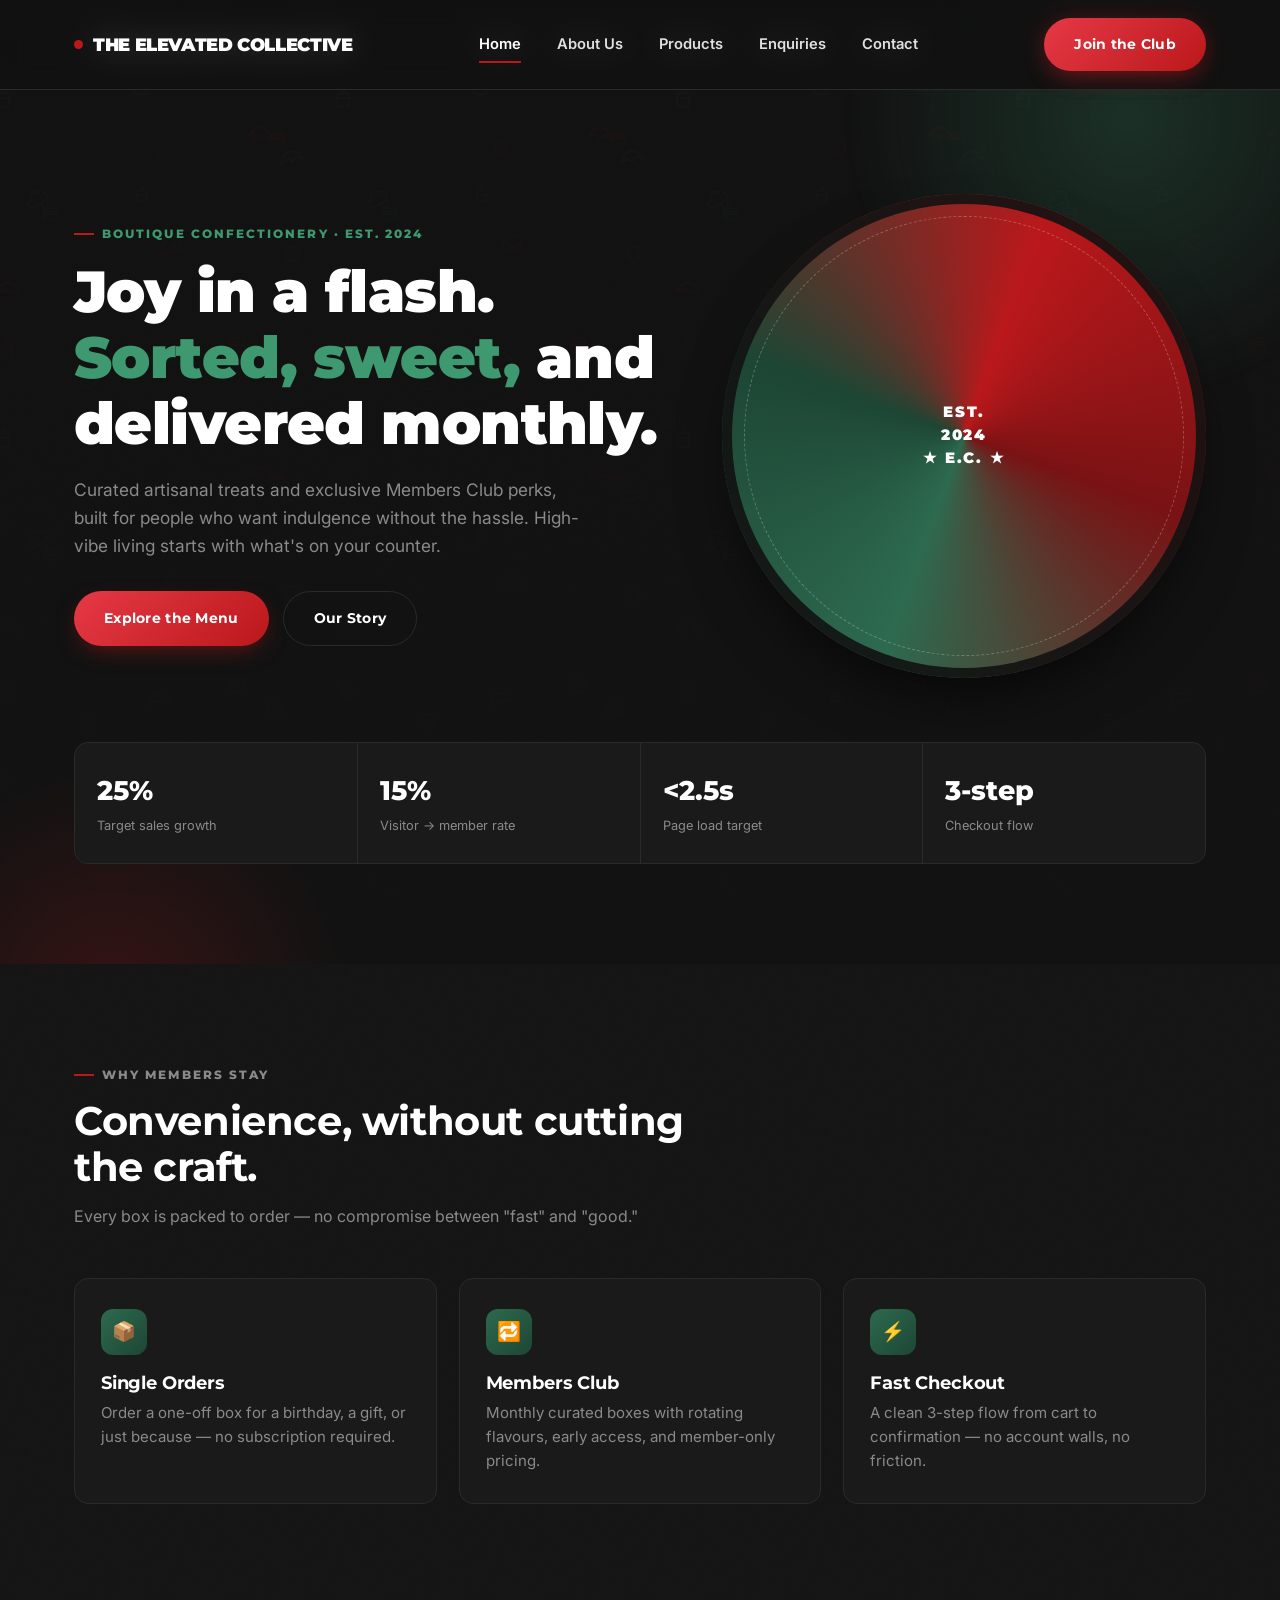
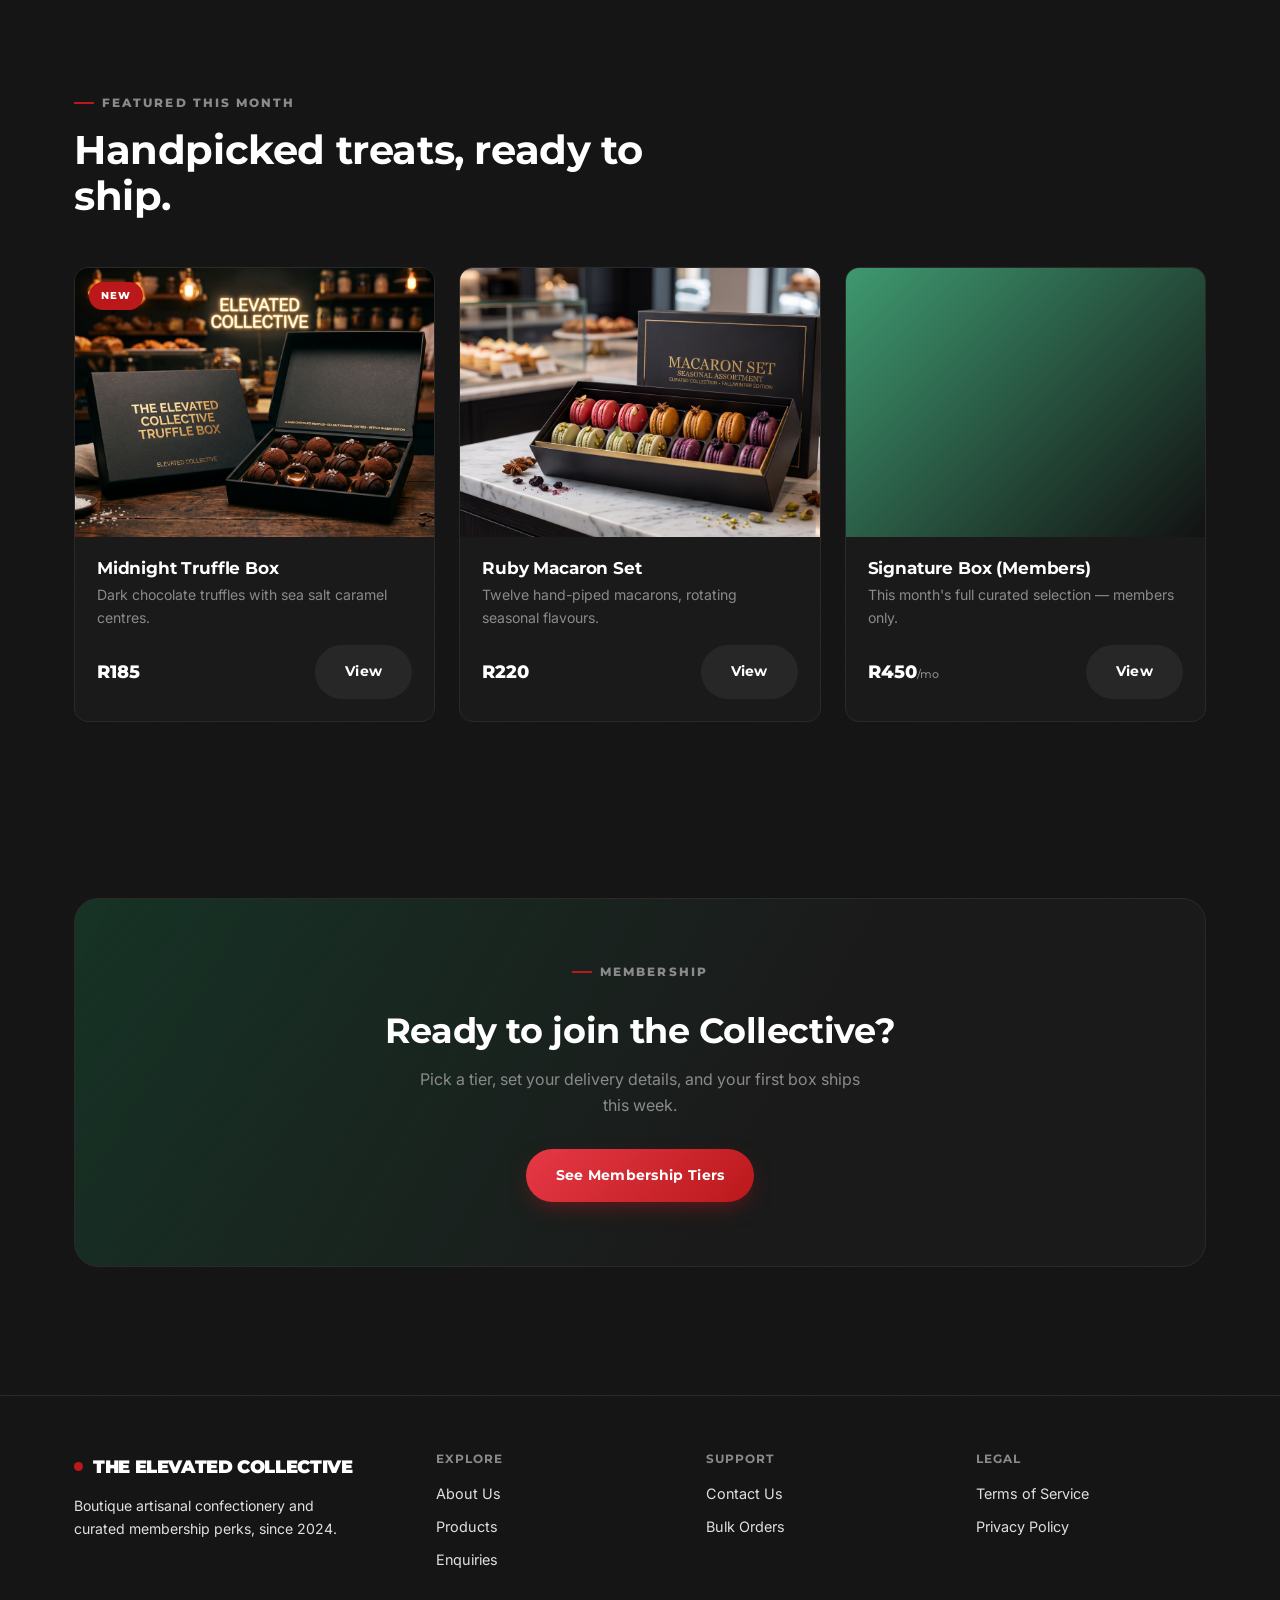
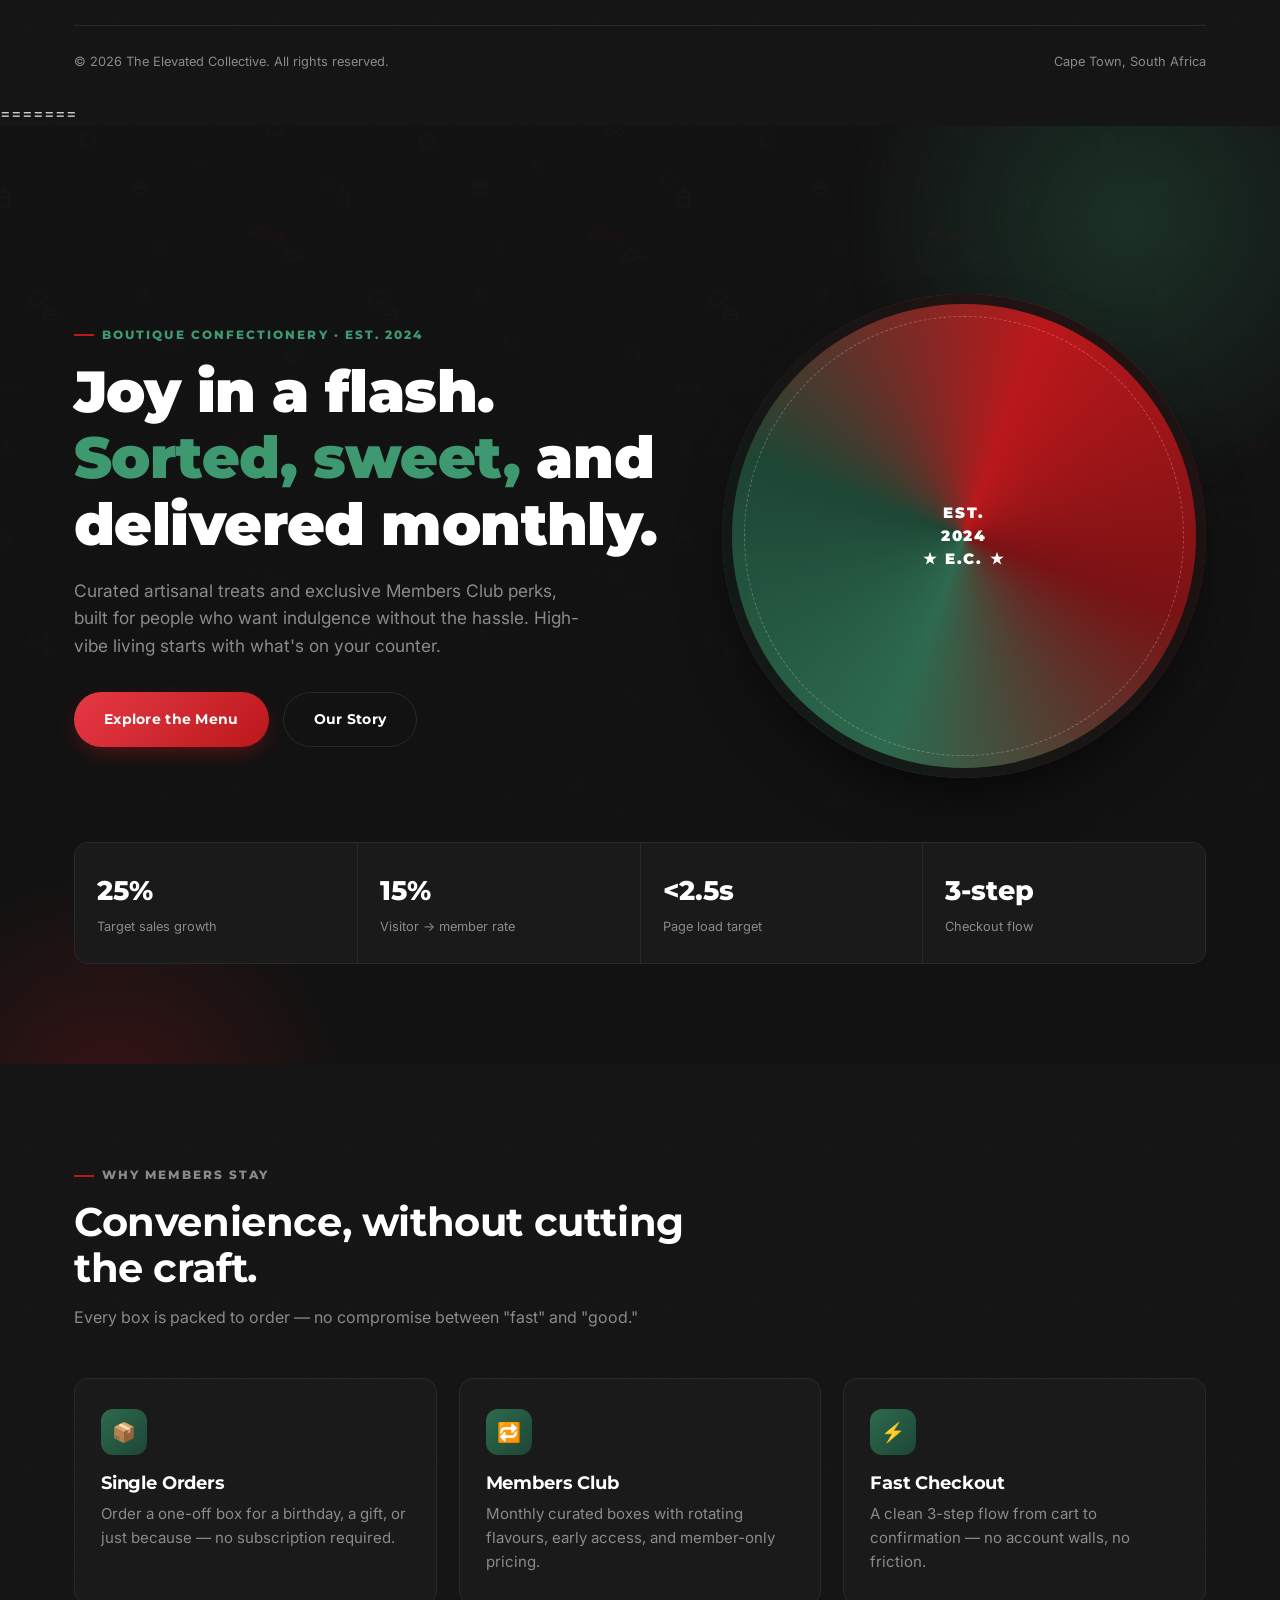
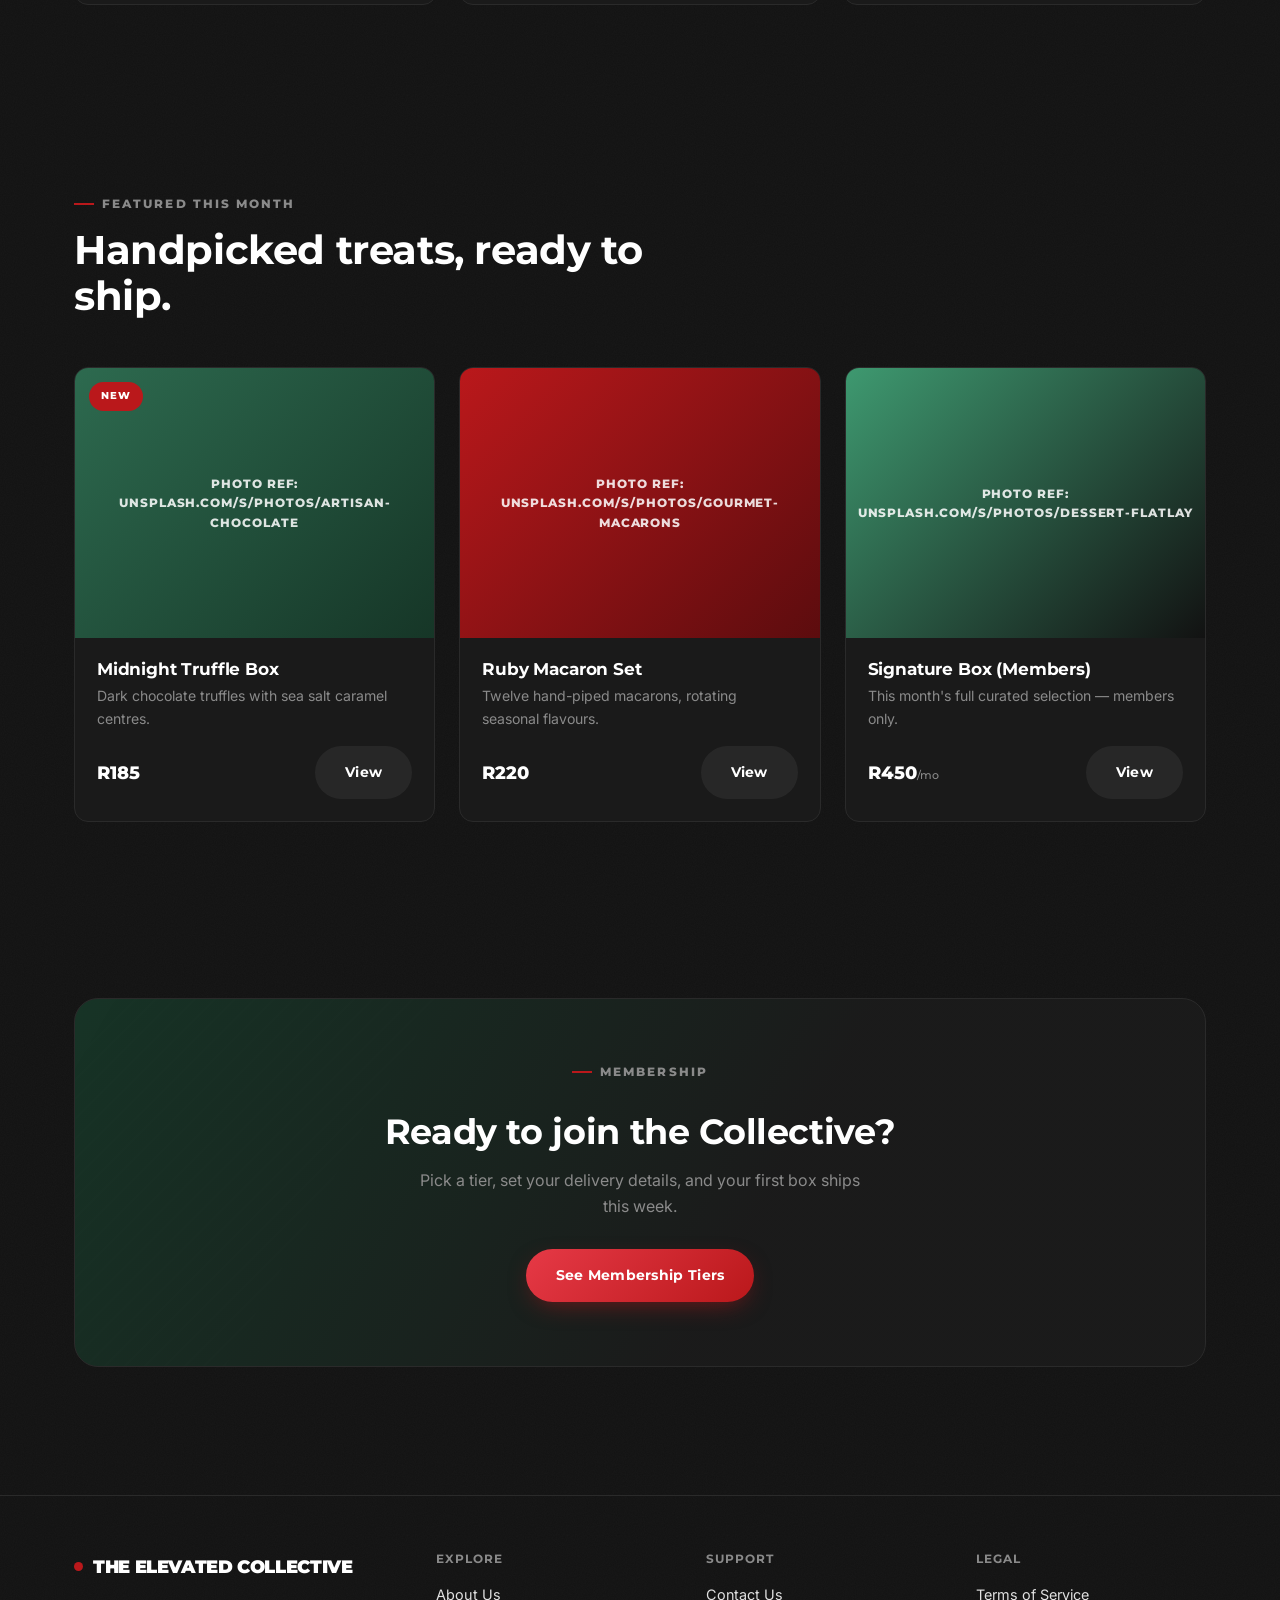
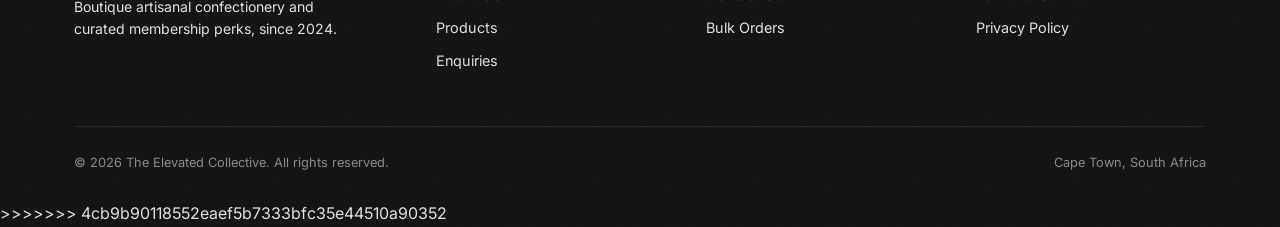
==== commit 595d0874: "Fixed Merging issue within products.html" ====
--- a/Index.html
+++ b/Index.html
@@ -1,3 +1,4 @@
+<<<<<<< HEAD
 <!DOCTYPE html>
 <html lang="en">
 <head>
@@ -189,4 +190,190 @@
 
 <script src="js/main.js"></script>
 </body>
+=======
+<!DOCTYPE html>
+<html lang="en">
+<head>
+<meta charset="UTF-8">
+<meta name="viewport" content="width=device-width, initial-scale=1.0">
+<title>The Elevated Collective — Sweet Treats, Delivered Monthly</title>
+<meta name="description" content="Artisanal confectionery and curated membership perks, delivered with maximum convenience.">
+<link rel="stylesheet" href="css/style.css">
+</head>
+<body>
+
+<header class="site-header">
+  <nav class="nav">
+    <a href="index.html" class="logo"><span class="dot"></span>THE ELEVATED COLLECTIVE</a>
+    <ul class="nav-links">
+      <li><a href="index.html" class="active">Home</a></li>
+      <li><a href="about.html">About Us</a></li>
+      <li><a href="products.html">Products</a></li>
+      <li><a href="enquiry.html">Enquiries</a></li>
+      <li><a href="contact.html">Contact</a></li>
+    </ul>
+    <div class="nav-cta">
+      <a href="products.html" class="btn btn-primary">Join the Club</a>
+      <button class="nav-toggle" aria-label="Toggle menu" aria-expanded="false">☰</button>
+    </div>
+  </nav>
+</header>
+
+<main>
+  <section class="hero">
+    <div class="container hero-grid">
+      <div>
+        <p class="eyebrow">Boutique Confectionery · Est. 2024</p>
+        <h1>Joy in a flash. <span class="accent">Sorted, sweet,</span> and delivered monthly.</h1>
+        <p class="lead">Curated artisanal treats and exclusive Members Club perks, built for people who want indulgence without the hassle. High-vibe living starts with what's on your counter.</p>
+        <div class="hero-actions">
+          <a href="products.html" class="btn btn-primary">Explore the Menu</a>
+          <a href="about.html" class="btn btn-secondary">Our Story</a>
+        </div>
+      </div>
+      <div class="seal-art" role="img" aria-label="The Elevated Collective wax seal emblem">
+        <div class="seal-mark">EST.<br>2024<br>★ E.C. ★</div>
+      </div>
+    </div>
+
+    <div class="container">
+      <div class="stat-strip">
+        <div class="stat-cell"><div class="num">25%</div><div class="label">Target sales growth</div></div>
+        <div class="stat-cell"><div class="num">15%</div><div class="label">Visitor → member rate</div></div>
+        <div class="stat-cell"><div class="num">&lt;2.5s</div><div class="label">Page load target</div></div>
+        <div class="stat-cell"><div class="num">3-step</div><div class="label">Checkout flow</div></div>
+      </div>
+    </div>
+  </section>
+
+  <section>
+    <div class="container">
+      <div class="section-head">
+        <p class="eyebrow">Why members stay</p>
+        <h2>Convenience, without cutting the craft.</h2>
+        <p>Every box is packed to order — no compromise between "fast" and "good."</p>
+      </div>
+      <div class="grid-3">
+        <div class="card">
+          <div class="icon-badge">📦</div>
+          <h3>Single Orders</h3>
+          <p>Order a one-off box for a birthday, a gift, or just because — no subscription required.</p>
+        </div>
+        <div class="card">
+          <div class="icon-badge">🔁</div>
+          <h3>Members Club</h3>
+          <p>Monthly curated boxes with rotating flavours, early access, and member-only pricing.</p>
+        </div>
+        <div class="card">
+          <div class="icon-badge">⚡</div>
+          <h3>Fast Checkout</h3>
+          <p>A clean 3-step flow from cart to confirmation — no account walls, no friction.</p>
+        </div>
+      </div>
+    </div>
+  </section>
+
+  <section>
+    <div class="container">
+      <div class="section-head">
+        <p class="eyebrow">Featured this month</p>
+        <h2>Handpicked treats, ready to ship.</h2>
+      </div>
+      <div class="product-grid">
+        <article class="product-card">
+          <div class="product-media" style="background: linear-gradient(135deg, #2D6A4F, #163627);">
+            <span class="badge-tag">New</span>
+            <div class="placeholder-art">Photo ref:<br>unsplash.com/s/photos/artisan-chocolate</div>
+          </div>
+          <div class="product-body">
+            <h3>Midnight Truffle Box</h3>
+            <p class="desc">Dark chocolate truffles with sea salt caramel centres.</p>
+            <div class="product-footer">
+              <span class="price">R185</span>
+              <a href="products.html" class="btn btn-ghost">View</a>
+            </div>
+          </div>
+        </article>
+        <article class="product-card">
+          <div class="product-media" style="background: linear-gradient(135deg, #BA181B, #5c0c0e);">
+            <div class="placeholder-art">Photo ref:<br>unsplash.com/s/photos/gourmet-macarons</div>
+          </div>
+          <div class="product-body">
+            <h3>Ruby Macaron Set</h3>
+            <p class="desc">Twelve hand-piped macarons, rotating seasonal flavours.</p>
+            <div class="product-footer">
+              <span class="price">R220</span>
+              <a href="products.html" class="btn btn-ghost">View</a>
+            </div>
+          </div>
+        </article>
+        <article class="product-card">
+          <div class="product-media" style="background: linear-gradient(135deg, #3E9970, #121212);">
+            <div class="placeholder-art">Photo ref:<br>unsplash.com/s/photos/dessert-flatlay</div>
+          </div>
+          <div class="product-body">
+            <h3>Signature Box (Members)</h3>
+            <p class="desc">This month's full curated selection — members only.</p>
+            <div class="product-footer">
+              <span class="price">R450<span class="period">/mo</span></span>
+              <a href="products.html" class="btn btn-ghost">View</a>
+            </div>
+          </div>
+        </article>
+      </div>
+    </div>
+  </section>
+
+  <section>
+    <div class="container">
+      <div class="cta-band">
+        <p class="eyebrow" style="justify-content:center;">Membership</p>
+        <h2>Ready to join the Collective?</h2>
+        <p>Pick a tier, set your delivery details, and your first box ships this week.</p>
+        <a href="products.html" class="btn btn-primary">See Membership Tiers</a>
+      </div>
+    </div>
+  </section>
+</main>
+
+<footer class="site-footer">
+  <div class="container">
+    <div class="footer-grid">
+      <div>
+        <div class="logo" style="margin-bottom:14px;"><span class="dot"></span>THE ELEVATED COLLECTIVE</div>
+        <p style="max-width:32ch; font-size:0.88rem;">Boutique artisanal confectionery and curated membership perks, since 2024.</p>
+      </div>
+      <div>
+        <h4>Explore</h4>
+        <ul>
+          <li><a href="about.html">About Us</a></li>
+          <li><a href="products.html">Products</a></li>
+          <li><a href="enquiry.html">Enquiries</a></li>
+        </ul>
+      </div>
+      <div>
+        <h4>Support</h4>
+        <ul>
+          <li><a href="contact.html">Contact Us</a></li>
+          <li><a href="enquiry.html">Bulk Orders</a></li>
+        </ul>
+      </div>
+      <div>
+        <h4>Legal</h4>
+        <ul>
+          <li><a href="#">Terms of Service</a></li>
+          <li><a href="#">Privacy Policy</a></li>
+        </ul>
+      </div>
+    </div>
+    <div class="footer-bottom">
+      <span>© 2026 The Elevated Collective. All rights reserved.</span>
+      <span>Cape Town, South Africa</span>
+    </div>
+  </div>
+</footer>
+
+<script src="js/main.js"></script>
+</body>
+>>>>>>> 4cb9b90118552eaef5b7333bfc35e44510a90352
 </html>
